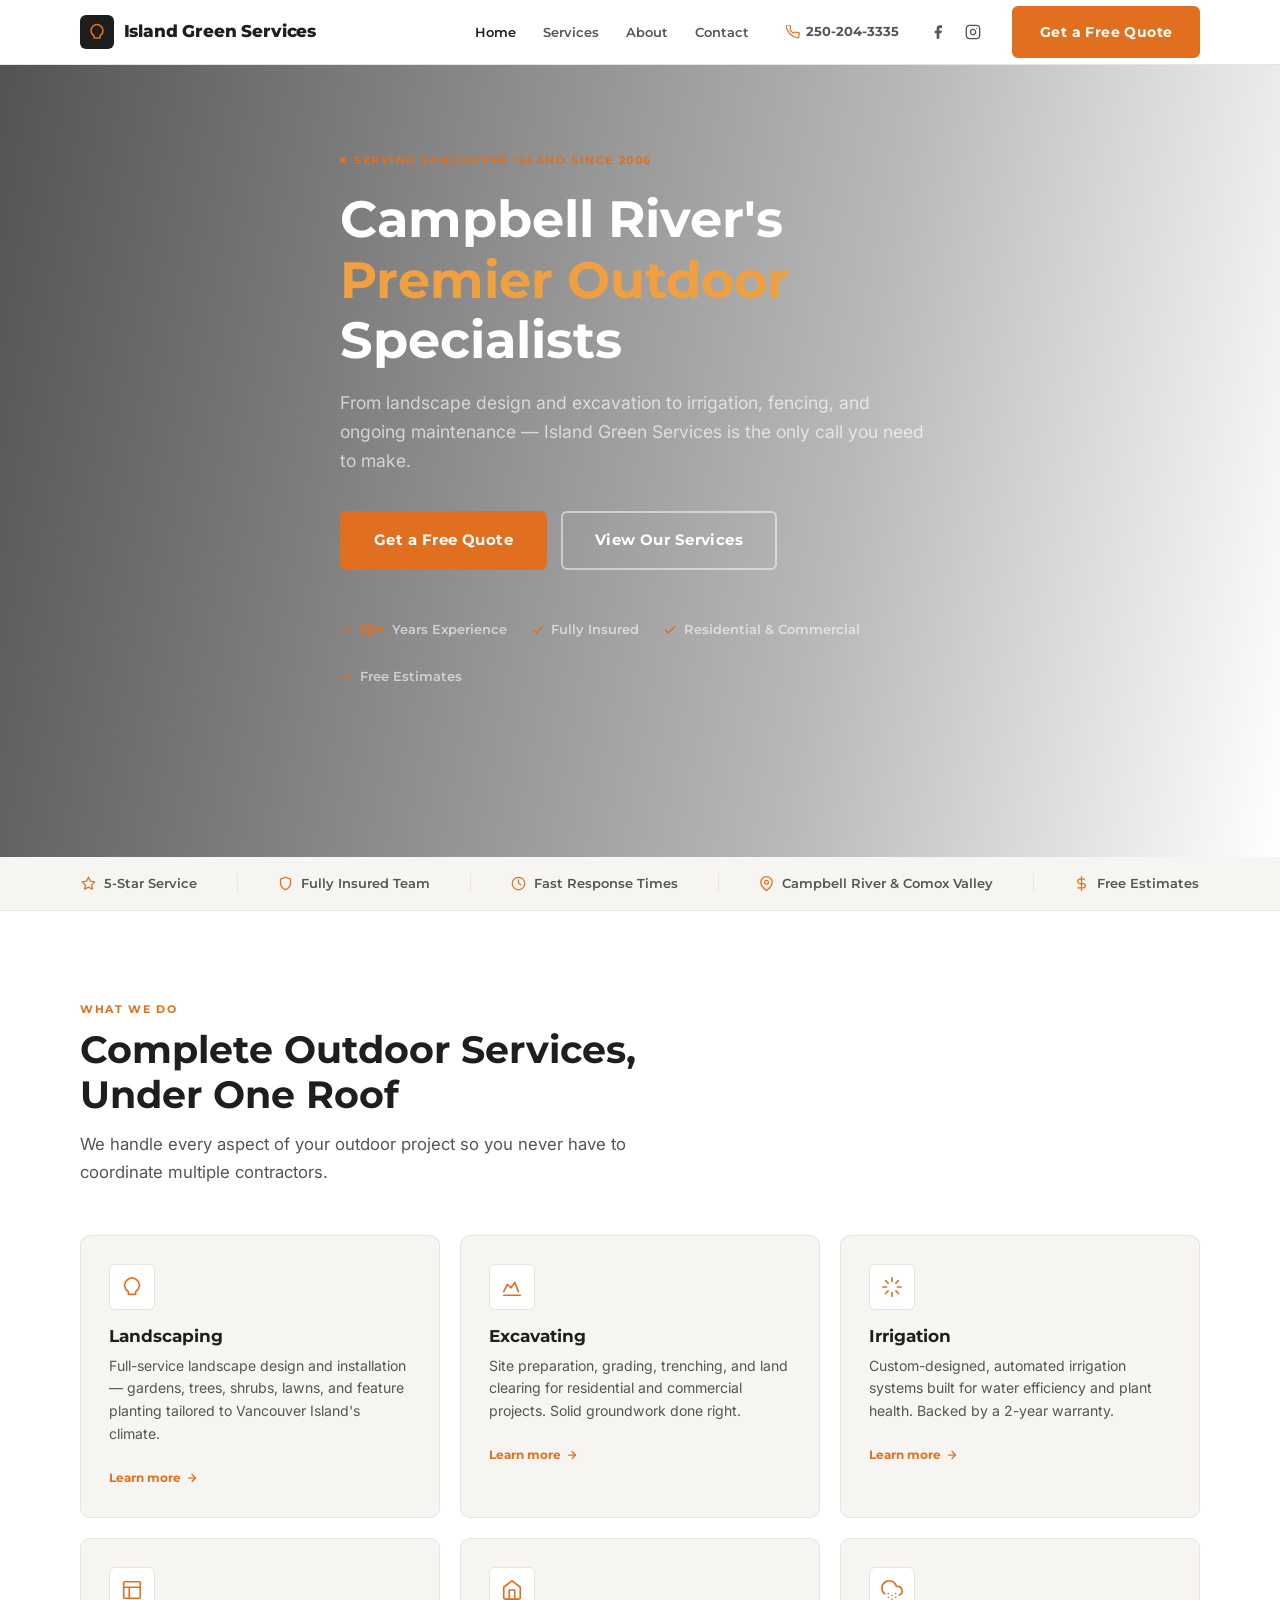
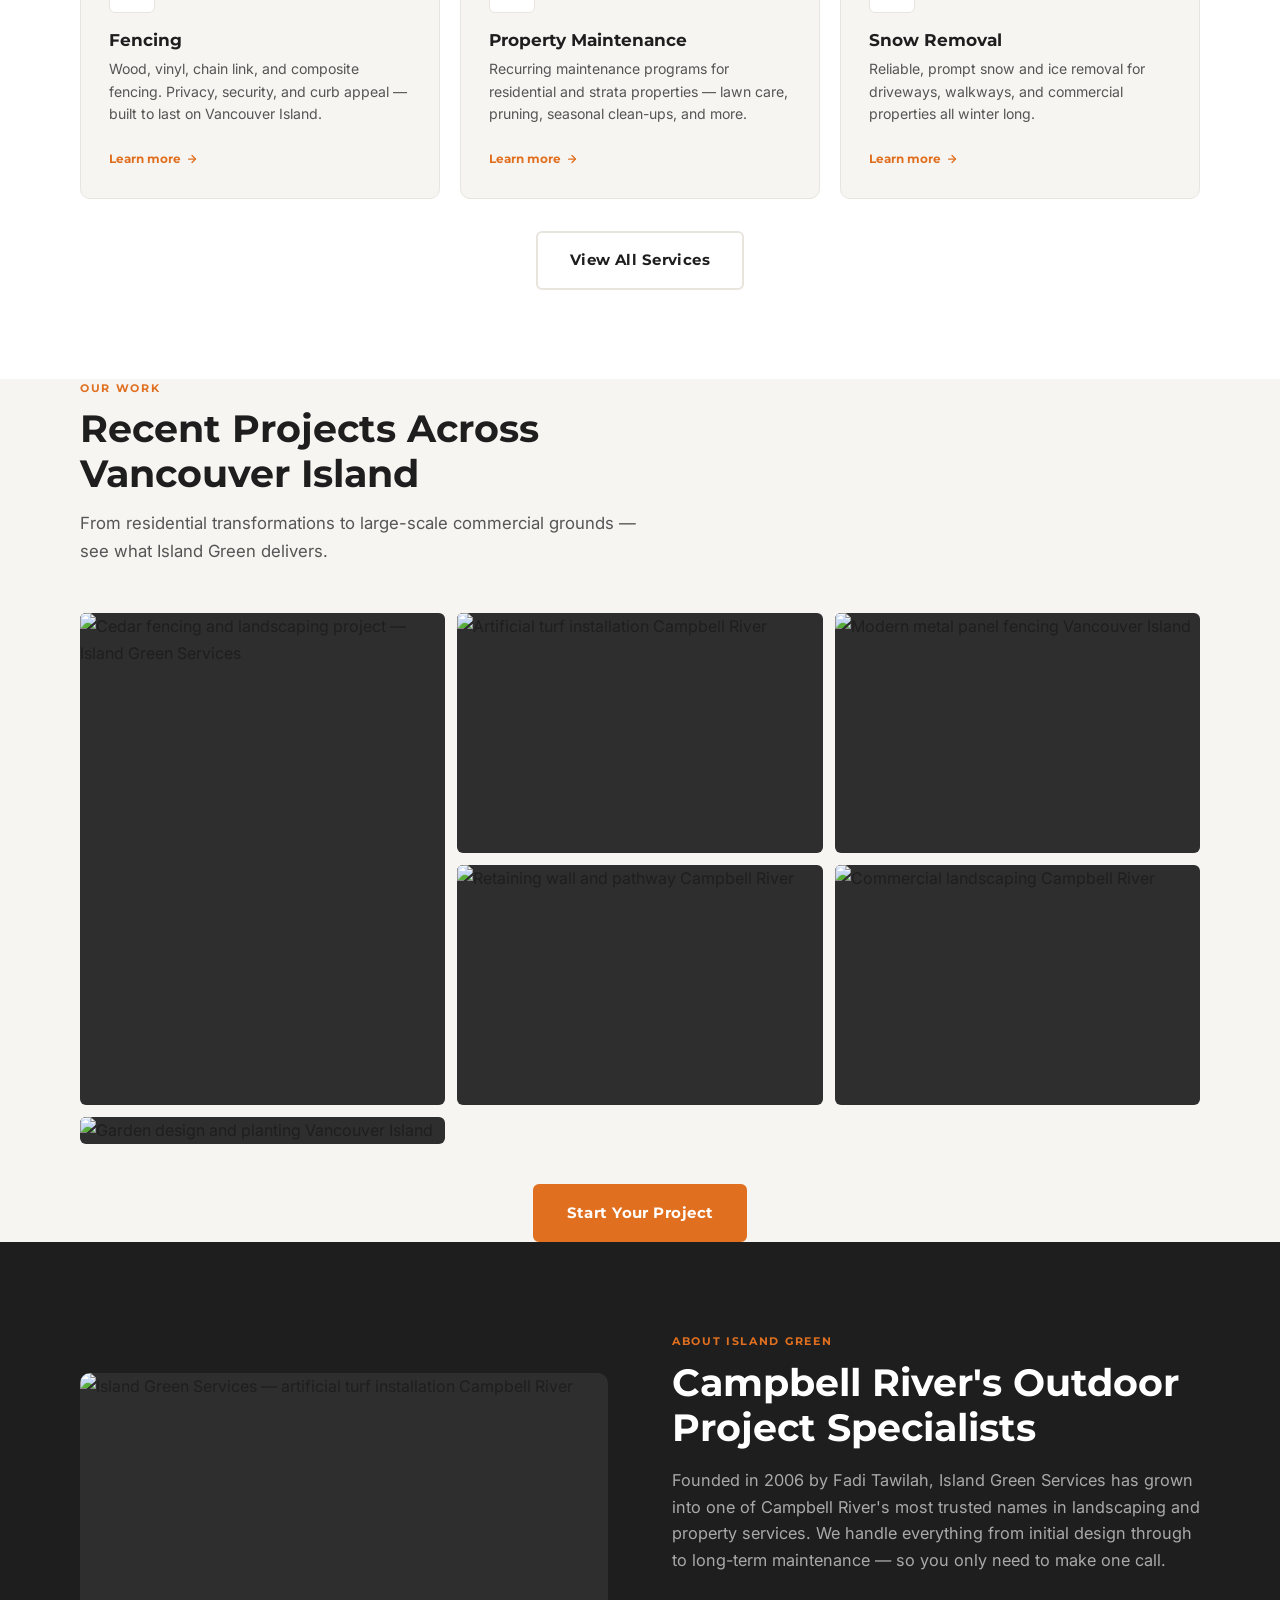
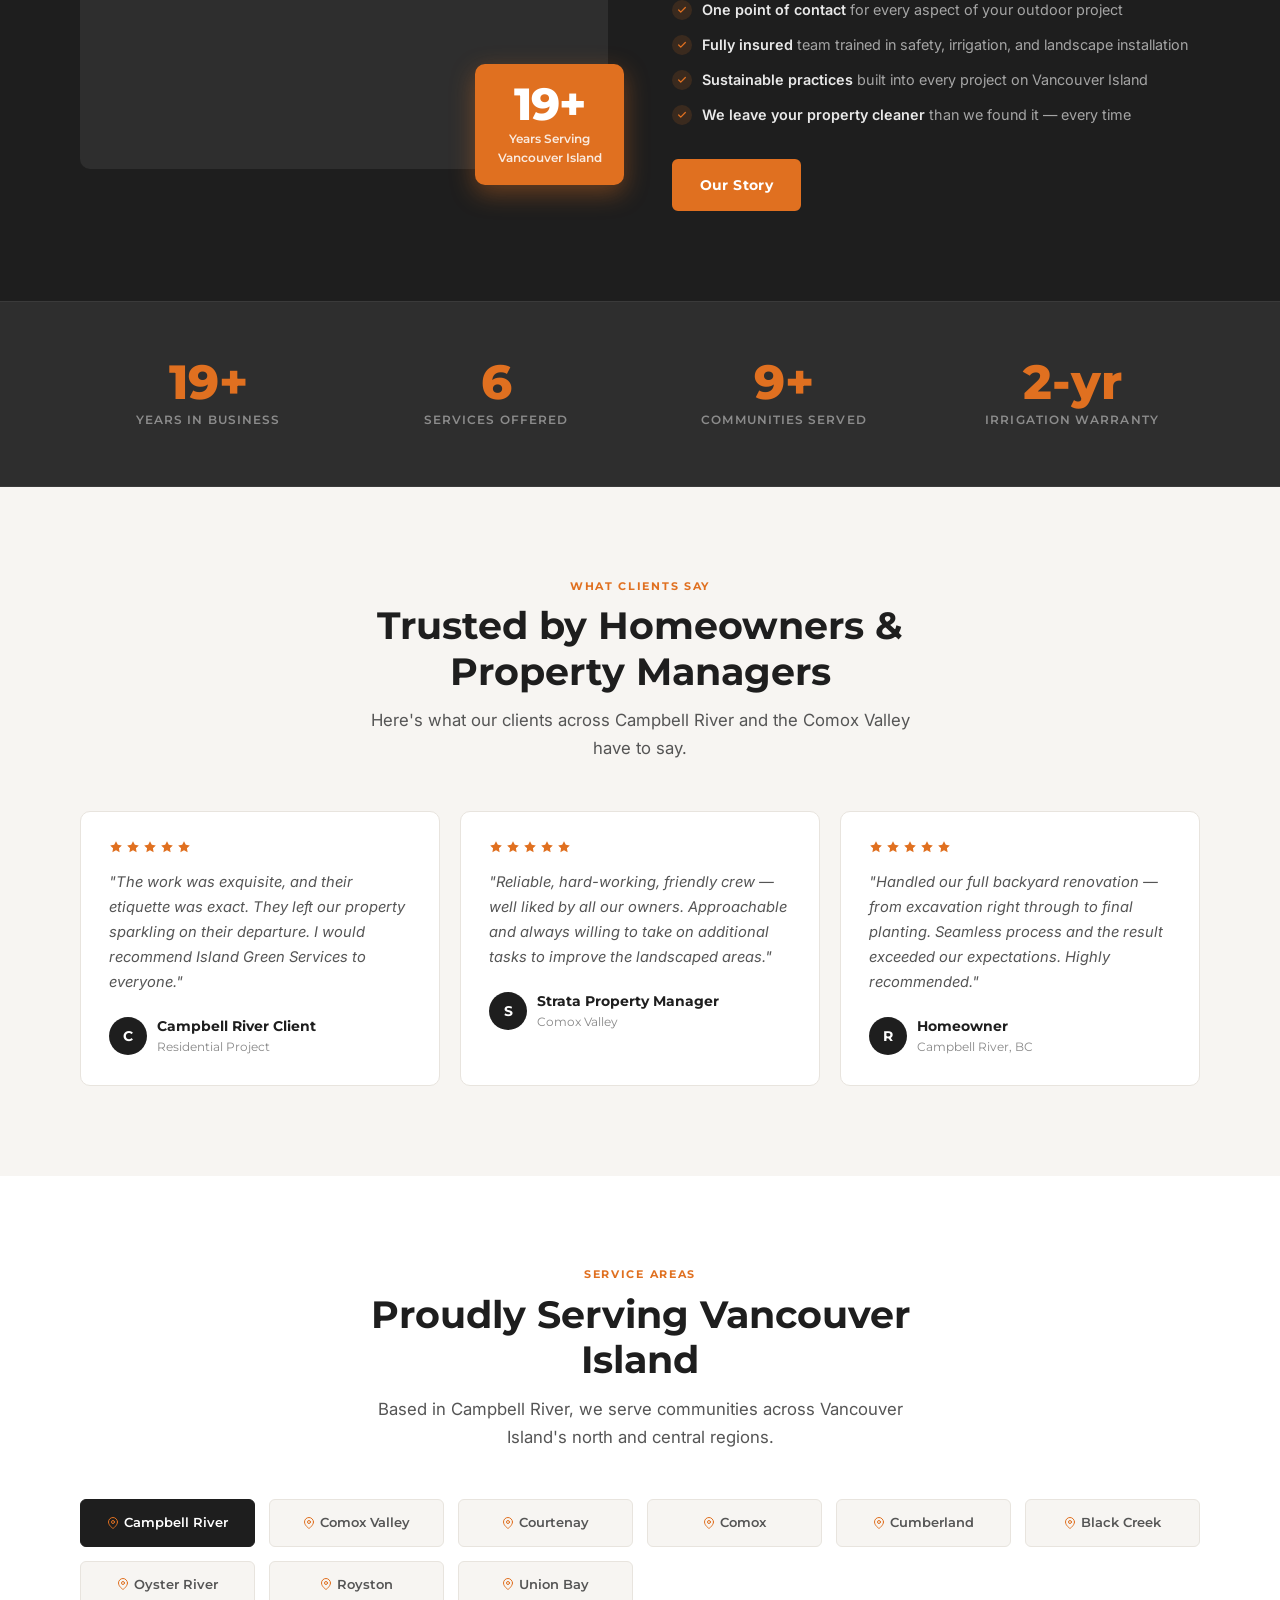
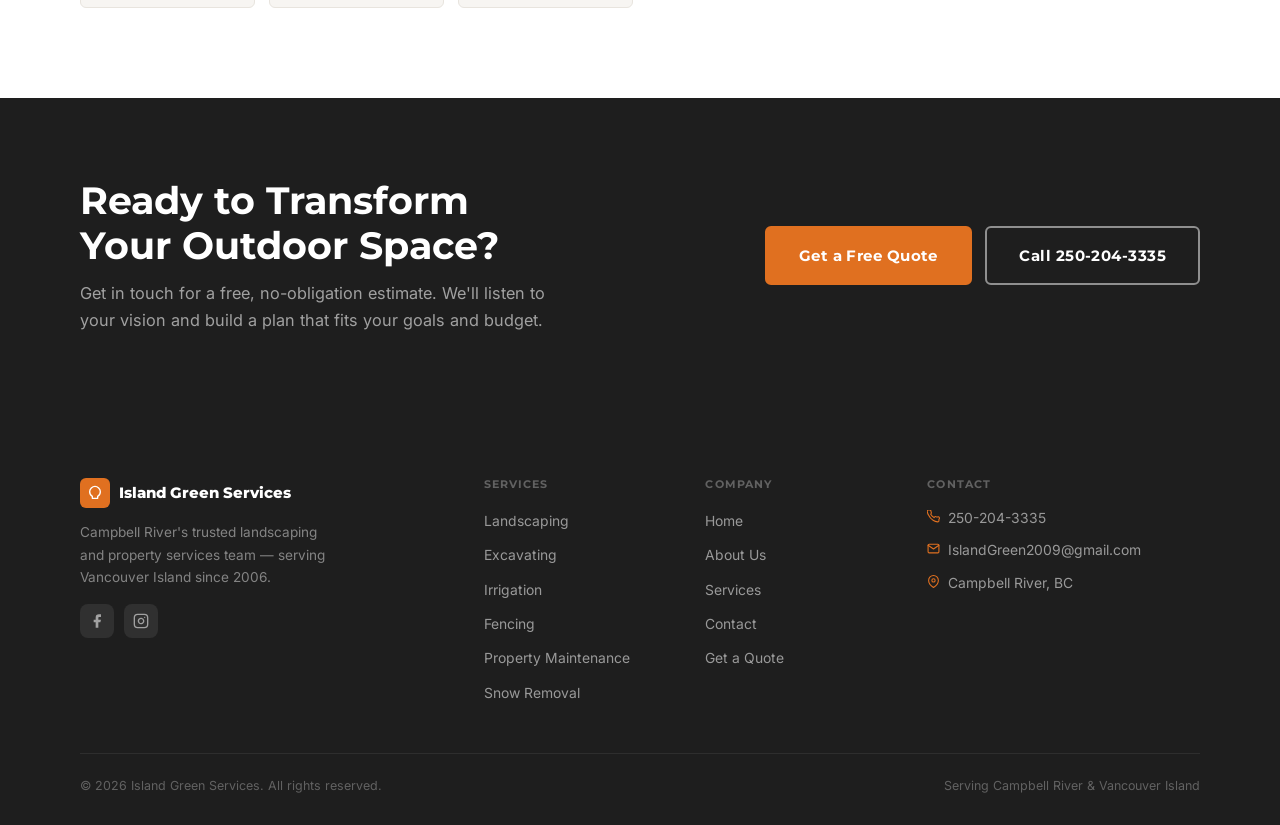
==== index.html @ 9497be5f "Add files via upload" ====
<!DOCTYPE html>
<html lang="en">
<head>
  <meta charset="UTF-8">
  <meta name="viewport" content="width=device-width, initial-scale=1.0">
  <title>Island Green Services | Campbell River Landscaping &amp; Property Services</title>
  <meta name="description" content="Campbell River's trusted landscaping company since 2006. Landscaping, excavating, irrigation, fencing &amp; property maintenance across Vancouver Island. Free estimates.">
  <meta name="keywords" content="landscaping Campbell River, lawn care Campbell River, excavating Vancouver Island, irrigation services Campbell River, fencing Campbell River, property maintenance Comox Valley">
  <link rel="canonical" href="https://islandgreenservices.ca/">
  <meta property="og:title" content="Island Green Services | Campbell River Landscaping">
  <meta property="og:description" content="Trusted landscaping, excavating, irrigation and property maintenance across Vancouver Island since 2006.">
  <meta property="og:url" content="https://islandgreenservices.ca/">
  <meta property="og:type" content="website">
  <script type="application/ld+json">{"@context":"https://schema.org","@type":"LocalBusiness","name":"Island Green Services","description":"Campbell River landscaping, excavating, irrigation, fencing and property maintenance.","url":"https://islandgreenservices.ca","telephone":"250-204-3335","email":"IslandGreen2009@gmail.com","address":{"@type":"PostalAddress","addressLocality":"Campbell River","addressRegion":"BC","postalCode":"V9W 4J7","addressCountry":"CA"},"geo":{"@type":"GeoCoordinates","latitude":50.0163,"longitude":-125.2446},"areaServed":["Campbell River","Comox Valley","Courtenay","Comox","Cumberland","Black Creek","Oyster River"],"foundingDate":"2006","priceRange":"$$"}</script>
  <link rel="preconnect" href="https://fonts.googleapis.com">
  <link rel="preconnect" href="https://fonts.gstatic.com" crossorigin>
  <link href="https://fonts.googleapis.com/css2?family=Inter:wght@400;500;600&family=Montserrat:wght@600;700;800&display=swap" rel="stylesheet">
  <link rel="stylesheet" href="style.css">
</head>
<body>

<!-- NAV -->
<nav class="site-nav" aria-label="Main navigation">
  <div class="container nav-inner">
    <a href="index.html" class="nav-logo">
      <div class="nav-logo-mark">
        <svg viewBox="0 0 24 24" fill="none" stroke="var(--orange)" stroke-width="2" stroke-linecap="round" stroke-linejoin="round"><path d="M12 2C8 2 4 6 4 10c0 3 1.5 5.5 4 7v3h8v-3c2.5-1.5 4-4 4-7 0-4-4-8-8-8z"/></svg>
      </div>
      Island Green Services
    </a>
    <ul class="nav-links">
      <li><a href="index.html" class="active">Home</a></li>
      <li><a href="services.html">Services</a></li>
      <li><a href="about.html">About</a></li>
      <li><a href="contact.html">Contact</a></li>
    </ul>
    <a href="tel:2502043335" class="nav-phone">
      <svg viewBox="0 0 24 24" fill="none" stroke-width="2" stroke-linecap="round" stroke-linejoin="round"><path d="M22 16.92v3a2 2 0 01-2.18 2 19.79 19.79 0 01-8.63-3.07A19.5 19.5 0 013.07 9.8 19.79 19.79 0 01.23 1.18 2 2 0 012.22 0h3a2 2 0 012 1.72 12.84 12.84 0 00.7 2.81 2 2 0 01-.45 2.11L6.91 7.91a16 16 0 006.09 6.09l1.27-1.27a2 2 0 012.11-.45 12.84 12.84 0 002.81.7A2 2 0 0122 16.92z"/></svg>
      250-204-3335
    </a>
    <div class="nav-social">
      <a href="#" aria-label="Facebook" target="_blank" rel="noopener noreferrer">
        <svg viewBox="0 0 24 24" fill="currentColor"><path d="M18 2h-3a5 5 0 00-5 5v3H7v4h3v8h4v-8h3l1-4h-4V7a1 1 0 011-1h3z"/></svg>
      </a>
      <a href="#" aria-label="Instagram" target="_blank" rel="noopener noreferrer">
        <svg viewBox="0 0 24 24" fill="none" stroke="currentColor" stroke-width="2" stroke-linecap="round" stroke-linejoin="round"><rect x="2" y="2" width="20" height="20" rx="5" ry="5"/><path d="M16 11.37A4 4 0 1112.63 8 4 4 0 0116 11.37z"/><line x1="17.5" y1="6.5" x2="17.51" y2="6.5"/></svg>
      </a>
    </div>
    <a href="contact.html" class="btn btn-primary nav-cta">Get a Free Quote</a>
    <button class="nav-toggle" id="navToggle" aria-label="Open menu"><span></span><span></span><span></span></button>
  </div>
</nav>

<div class="mobile-nav" id="mobileNav">
  <button class="mobile-nav-close" id="mobileClose" aria-label="Close menu">
    <svg viewBox="0 0 24 24" fill="none" stroke-width="2" stroke-linecap="round" stroke-linejoin="round"><line x1="18" y1="6" x2="6" y2="18"/><line x1="6" y1="6" x2="18" y2="18"/></svg>
  </button>
  <a href="index.html">Home</a>
  <a href="services.html">Services</a>
  <a href="about.html">About</a>
  <a href="contact.html">Contact</a>
  <a href="tel:2502043335" class="btn btn-outline-light" style="margin-top:1.5rem;">Call 250-204-3335</a>
  <a href="contact.html" class="btn btn-primary">Get a Free Quote</a>
</div>

<!-- HERO -->
<section class="hero">
  <div class="hero-bg"></div>
  <div class="hero-overlay"></div>
  <div class="container hero-content">
    <div class="hero-eyebrow"><span class="dot"></span>Serving Vancouver Island Since 2006</div>
    <h1>Campbell River's<br><em>Premier Outdoor</em><br>Specialists</h1>
    <p class="hero-sub">From landscape design and excavation to irrigation, fencing, and ongoing maintenance — Island Green Services is the only call you need to make.</p>
    <div class="hero-actions">
      <a href="contact.html" class="btn btn-primary btn-lg">Get a Free Quote</a>
      <a href="services.html" class="btn btn-outline-light btn-lg">View Our Services</a>
    </div>
    <div class="hero-trust">
      <div class="hero-trust-item">
        <svg viewBox="0 0 24 24" fill="none" stroke-width="2.5" stroke-linecap="round" stroke-linejoin="round"><polyline points="20 6 9 17 4 12"/></svg>
        <strong style="font-size:1.15em;color:var(--orange);">19+</strong> Years Experience
      </div>
      <div class="hero-trust-item">
        <svg viewBox="0 0 24 24" fill="none" stroke-width="2.5" stroke-linecap="round" stroke-linejoin="round"><polyline points="20 6 9 17 4 12"/></svg>
        Fully Insured
      </div>
      <div class="hero-trust-item">
        <svg viewBox="0 0 24 24" fill="none" stroke-width="2.5" stroke-linecap="round" stroke-linejoin="round"><polyline points="20 6 9 17 4 12"/></svg>
        Residential &amp; Commercial
      </div>
      <div class="hero-trust-item">
        <svg viewBox="0 0 24 24" fill="none" stroke-width="2.5" stroke-linecap="round" stroke-linejoin="round"><polyline points="20 6 9 17 4 12"/></svg>
        Free Estimates
      </div>
    </div>
  </div>
</section>

<!-- TRUST BAR -->
<div class="trust-bar">
  <div class="container trust-bar-inner">
    <div class="trust-item">
      <svg viewBox="0 0 24 24" fill="none" stroke-width="2" stroke-linecap="round" stroke-linejoin="round"><path d="M12 2l3.09 6.26L22 9.27l-5 4.87 1.18 6.88L12 17.77l-6.18 3.25L7 14.14 2 9.27l6.91-1.01L12 2z"/></svg>
      5-Star Service
    </div>
    <div class="trust-divider"></div>
    <div class="trust-item">
      <svg viewBox="0 0 24 24" fill="none" stroke-width="2" stroke-linecap="round" stroke-linejoin="round"><path d="M12 22s8-4 8-10V5l-8-3-8 3v7c0 6 8 10 8 10z"/></svg>
      Fully Insured Team
    </div>
    <div class="trust-divider"></div>
    <div class="trust-item">
      <svg viewBox="0 0 24 24" fill="none" stroke-width="2" stroke-linecap="round" stroke-linejoin="round"><circle cx="12" cy="12" r="10"/><polyline points="12 6 12 12 16 14"/></svg>
      Fast Response Times
    </div>
    <div class="trust-divider"></div>
    <div class="trust-item">
      <svg viewBox="0 0 24 24" fill="none" stroke-width="2" stroke-linecap="round" stroke-linejoin="round"><path d="M21 10c0 7-9 13-9 13s-9-6-9-13a9 9 0 0118 0z"/><circle cx="12" cy="10" r="3"/></svg>
      Campbell River &amp; Comox Valley
    </div>
    <div class="trust-divider"></div>
    <div class="trust-item">
      <svg viewBox="0 0 24 24" fill="none" stroke-width="2" stroke-linecap="round" stroke-linejoin="round"><line x1="12" y1="1" x2="12" y2="23"/><path d="M17 5H9.5a3.5 3.5 0 000 7h5a3.5 3.5 0 010 7H6"/></svg>
      Free Estimates
    </div>
  </div>
</div>

<!-- SERVICES -->
<section class="services-section">
  <div class="container">
    <div class="section-header fade-in">
      <span class="label">What We Do</span>
      <h2>Complete Outdoor Services,<br>Under One Roof</h2>
      <p>We handle every aspect of your outdoor project so you never have to coordinate multiple contractors.</p>
    </div>
    <div class="services-grid">

      <article class="service-card fade-in">
        <div class="service-icon">
          <svg viewBox="0 0 24 24" fill="none" stroke-width="1.8" stroke-linecap="round" stroke-linejoin="round"><path d="M12 2C8 2 4 6 4 10c0 3 1.5 5.5 4 7v3h8v-3c2.5-1.5 4-4 4-7 0-4-4-8-8-8z"/></svg>
        </div>
        <h3>Landscaping</h3>
        <p>Full-service landscape design and installation — gardens, trees, shrubs, lawns, and feature planting tailored to Vancouver Island's climate.</p>
        <a href="services.html#landscaping" class="service-link">Learn more <svg viewBox="0 0 24 24" fill="none" stroke-width="2.5" stroke-linecap="round" stroke-linejoin="round"><line x1="5" y1="12" x2="19" y2="12"/><polyline points="12 5 19 12 12 19"/></svg></a>
      </article>

      <article class="service-card fade-in">
        <div class="service-icon">
          <svg viewBox="0 0 24 24" fill="none" stroke-width="1.8" stroke-linecap="round" stroke-linejoin="round"><path d="M3 17l4-8 4 4 4-6 4 10"/><line x1="3" y1="21" x2="21" y2="21"/></svg>
        </div>
        <h3>Excavating</h3>
        <p>Site preparation, grading, trenching, and land clearing for residential and commercial projects. Solid groundwork done right.</p>
        <a href="services.html#excavating" class="service-link">Learn more <svg viewBox="0 0 24 24" fill="none" stroke-width="2.5" stroke-linecap="round" stroke-linejoin="round"><line x1="5" y1="12" x2="19" y2="12"/><polyline points="12 5 19 12 12 19"/></svg></a>
      </article>

      <article class="service-card fade-in">
        <div class="service-icon">
          <svg viewBox="0 0 24 24" fill="none" stroke-width="1.8" stroke-linecap="round" stroke-linejoin="round"><line x1="12" y1="2" x2="12" y2="6"/><line x1="12" y1="18" x2="12" y2="22"/><line x1="4.93" y1="4.93" x2="7.76" y2="7.76"/><line x1="16.24" y1="16.24" x2="19.07" y2="19.07"/><line x1="2" y1="12" x2="6" y2="12"/><line x1="18" y1="12" x2="22" y2="12"/><line x1="4.93" y1="19.07" x2="7.76" y2="16.24"/><line x1="16.24" y1="7.76" x2="19.07" y2="4.93"/></svg>
        </div>
        <h3>Irrigation</h3>
        <p>Custom-designed, automated irrigation systems built for water efficiency and plant health. Backed by a 2-year warranty.</p>
        <a href="services.html#irrigation" class="service-link">Learn more <svg viewBox="0 0 24 24" fill="none" stroke-width="2.5" stroke-linecap="round" stroke-linejoin="round"><line x1="5" y1="12" x2="19" y2="12"/><polyline points="12 5 19 12 12 19"/></svg></a>
      </article>

      <article class="service-card fade-in">
        <div class="service-icon">
          <svg viewBox="0 0 24 24" fill="none" stroke-width="1.8" stroke-linecap="round" stroke-linejoin="round"><rect x="3" y="3" width="18" height="18" rx="1"/><line x1="3" y1="9" x2="21" y2="9"/><line x1="9" y1="21" x2="9" y2="9"/></svg>
        </div>
        <h3>Fencing</h3>
        <p>Wood, vinyl, chain link, and composite fencing. Privacy, security, and curb appeal — built to last on Vancouver Island.</p>
        <a href="services.html#fencing" class="service-link">Learn more <svg viewBox="0 0 24 24" fill="none" stroke-width="2.5" stroke-linecap="round" stroke-linejoin="round"><line x1="5" y1="12" x2="19" y2="12"/><polyline points="12 5 19 12 12 19"/></svg></a>
      </article>

      <article class="service-card fade-in">
        <div class="service-icon">
          <svg viewBox="0 0 24 24" fill="none" stroke-width="1.8" stroke-linecap="round" stroke-linejoin="round"><path d="M3 9l9-7 9 7v11a2 2 0 01-2 2H5a2 2 0 01-2-2z"/><polyline points="9 22 9 12 15 12 15 22"/></svg>
        </div>
        <h3>Property Maintenance</h3>
        <p>Recurring maintenance programs for residential and strata properties — lawn care, pruning, seasonal clean-ups, and more.</p>
        <a href="services.html#maintenance" class="service-link">Learn more <svg viewBox="0 0 24 24" fill="none" stroke-width="2.5" stroke-linecap="round" stroke-linejoin="round"><line x1="5" y1="12" x2="19" y2="12"/><polyline points="12 5 19 12 12 19"/></svg></a>
      </article>

      <article class="service-card fade-in">
        <div class="service-icon">
          <svg viewBox="0 0 24 24" fill="none" stroke-width="1.8" stroke-linecap="round" stroke-linejoin="round"><path d="M20 17.58A5 5 0 0018 8h-1.26A8 8 0 104 16.25"/><line x1="8" y1="16" x2="8.01" y2="16"/><line x1="8" y1="20" x2="8.01" y2="20"/><line x1="12" y1="18" x2="12.01" y2="18"/><line x1="12" y1="22" x2="12.01" y2="22"/><line x1="16" y1="16" x2="16.01" y2="16"/><line x1="16" y1="20" x2="16.01" y2="20"/></svg>
        </div>
        <h3>Snow Removal</h3>
        <p>Reliable, prompt snow and ice removal for driveways, walkways, and commercial properties all winter long.</p>
        <a href="services.html#snow" class="service-link">Learn more <svg viewBox="0 0 24 24" fill="none" stroke-width="2.5" stroke-linecap="round" stroke-linejoin="round"><line x1="5" y1="12" x2="19" y2="12"/><polyline points="12 5 19 12 12 19"/></svg></a>
      </article>

    </div>
    <div class="text-center mt-2 fade-in">
      <a href="services.html" class="btn btn-outline-dark btn-lg">View All Services</a>
    </div>
  </div>
</section>

<!-- PROJECT GALLERY -->
<section class="gallery-section">
  <div class="container">
    <div class="section-header fade-in">
      <span class="label">Our Work</span>
      <h2>Recent Projects Across Vancouver Island</h2>
      <p>From residential transformations to large-scale commercial grounds — see what Island Green delivers.</p>
    </div>
    <div class="gallery-grid">
      <div class="gallery-item gallery-item--tall fade-in">
        <img src="Images/20210924_121830-1-768x576.jpg" alt="Cedar fencing and landscaping project — Island Green Services">
        <div class="gallery-overlay"><span>Fencing &amp; Landscaping</span></div>
      </div>
      <div class="gallery-item fade-in">
        <img src="Images/Grass2.jpg" alt="Artificial turf installation Campbell River">
        <div class="gallery-overlay"><span>Artificial Turf</span></div>
      </div>
      <div class="gallery-item fade-in">
        <img src="Images/Fencing3.jpg" alt="Modern metal panel fencing Vancouver Island">
        <div class="gallery-overlay"><span>Modern Fencing</span></div>
      </div>
      <div class="gallery-item fade-in">
        <img src="Images/Front Pathway & Retaining Wall1.jpg" alt="Retaining wall and pathway Campbell River">
        <div class="gallery-overlay"><span>Retaining Walls</span></div>
      </div>
      <div class="gallery-item fade-in">
        <img src="Images/Commercial Projects2.jpg" alt="Commercial landscaping Campbell River">
        <div class="gallery-overlay"><span>Commercial Projects</span></div>
      </div>
      <div class="gallery-item fade-in">
        <img src="Images/Flowers2.jpg" alt="Garden design and planting Vancouver Island">
        <div class="gallery-overlay"><span>Garden Design</span></div>
      </div>
    </div>
    <div class="text-center mt-2 fade-in">
      <a href="contact.html" class="btn btn-primary btn-lg">Start Your Project</a>
    </div>
  </div>
</section>

<!-- ABOUT (dark feature) -->
<section class="about-section">
  <div class="container about-grid">
    <div class="about-img-wrap fade-in">
      <div class="about-img-box">
        <img src="Images/Grass2.jpg" alt="Island Green Services — artificial turf installation Campbell River" style="width:100%;height:100%;object-fit:cover;">
      </div>
      <div class="about-badge">
        <div class="num">19+</div>
        <div class="lbl">Years Serving<br>Vancouver Island</div>
      </div>
    </div>
    <div class="about-content fade-in">
      <span class="label">About Island Green</span>
      <h2>Campbell River's Outdoor Project Specialists</h2>
      <p>Founded in 2006 by Fadi Tawilah, Island Green Services has grown into one of Campbell River's most trusted names in landscaping and property services. We handle everything from initial design through to long-term maintenance — so you only need to make one call.</p>
      <div class="about-points">
        <div class="about-point">
          <div class="about-point-check"><svg viewBox="0 0 24 24" fill="none" stroke-linecap="round" stroke-linejoin="round"><polyline points="20 6 9 17 4 12"/></svg></div>
          <p><strong>One point of contact</strong> for every aspect of your outdoor project</p>
        </div>
        <div class="about-point">
          <div class="about-point-check"><svg viewBox="0 0 24 24" fill="none" stroke-linecap="round" stroke-linejoin="round"><polyline points="20 6 9 17 4 12"/></svg></div>
          <p><strong>Fully insured</strong> team trained in safety, irrigation, and landscape installation</p>
        </div>
        <div class="about-point">
          <div class="about-point-check"><svg viewBox="0 0 24 24" fill="none" stroke-linecap="round" stroke-linejoin="round"><polyline points="20 6 9 17 4 12"/></svg></div>
          <p><strong>Sustainable practices</strong> built into every project on Vancouver Island</p>
        </div>
        <div class="about-point">
          <div class="about-point-check"><svg viewBox="0 0 24 24" fill="none" stroke-linecap="round" stroke-linejoin="round"><polyline points="20 6 9 17 4 12"/></svg></div>
          <p><strong>We leave your property cleaner</strong> than we found it — every time</p>
        </div>
      </div>
      <a href="about.html" class="btn btn-primary">Our Story</a>
    </div>
  </div>
</section>

<!-- STATS (dark feature) -->
<section class="stats-section">
  <div class="container stats-grid">
    <div><div class="stat-number" data-target="19" data-suffix="+">0+</div><div class="stat-label">Years in Business</div></div>
    <div><div class="stat-number" data-target="6">0</div><div class="stat-label">Services Offered</div></div>
    <div><div class="stat-number" data-target="9" data-suffix="+">0+</div><div class="stat-label">Communities Served</div></div>
    <div><div class="stat-number" data-target="2" data-suffix="-yr">0-yr</div><div class="stat-label">Irrigation Warranty</div></div>
  </div>
</section>

<!-- TESTIMONIALS (off-white) -->
<section class="testimonials-section">
  <div class="container">
    <div class="section-header centered fade-in">
      <span class="label">What Clients Say</span>
      <h2>Trusted by Homeowners &amp;<br>Property Managers</h2>
      <p>Here's what our clients across Campbell River and the Comox Valley have to say.</p>
    </div>
    <div class="testimonials-grid">
      <div class="testimonial-card fade-in">
        <div class="stars"><svg viewBox="0 0 24 24"><path d="M12 2l3.09 6.26L22 9.27l-5 4.87 1.18 6.88L12 17.77l-6.18 3.25L7 14.14 2 9.27l6.91-1.01L12 2z"/></svg><svg viewBox="0 0 24 24"><path d="M12 2l3.09 6.26L22 9.27l-5 4.87 1.18 6.88L12 17.77l-6.18 3.25L7 14.14 2 9.27l6.91-1.01L12 2z"/></svg><svg viewBox="0 0 24 24"><path d="M12 2l3.09 6.26L22 9.27l-5 4.87 1.18 6.88L12 17.77l-6.18 3.25L7 14.14 2 9.27l6.91-1.01L12 2z"/></svg><svg viewBox="0 0 24 24"><path d="M12 2l3.09 6.26L22 9.27l-5 4.87 1.18 6.88L12 17.77l-6.18 3.25L7 14.14 2 9.27l6.91-1.01L12 2z"/></svg><svg viewBox="0 0 24 24"><path d="M12 2l3.09 6.26L22 9.27l-5 4.87 1.18 6.88L12 17.77l-6.18 3.25L7 14.14 2 9.27l6.91-1.01L12 2z"/></svg></div>
        <blockquote>"The work was exquisite, and their etiquette was exact. They left our property sparkling on their departure. I would recommend Island Green Services to everyone."</blockquote>
        <div class="author-row"><div class="author-avatar">C</div><div><div class="author-name">Campbell River Client</div><div class="author-loc">Residential Project</div></div></div>
      </div>
      <div class="testimonial-card fade-in">
        <div class="stars"><svg viewBox="0 0 24 24"><path d="M12 2l3.09 6.26L22 9.27l-5 4.87 1.18 6.88L12 17.77l-6.18 3.25L7 14.14 2 9.27l6.91-1.01L12 2z"/></svg><svg viewBox="0 0 24 24"><path d="M12 2l3.09 6.26L22 9.27l-5 4.87 1.18 6.88L12 17.77l-6.18 3.25L7 14.14 2 9.27l6.91-1.01L12 2z"/></svg><svg viewBox="0 0 24 24"><path d="M12 2l3.09 6.26L22 9.27l-5 4.87 1.18 6.88L12 17.77l-6.18 3.25L7 14.14 2 9.27l6.91-1.01L12 2z"/></svg><svg viewBox="0 0 24 24"><path d="M12 2l3.09 6.26L22 9.27l-5 4.87 1.18 6.88L12 17.77l-6.18 3.25L7 14.14 2 9.27l6.91-1.01L12 2z"/></svg><svg viewBox="0 0 24 24"><path d="M12 2l3.09 6.26L22 9.27l-5 4.87 1.18 6.88L12 17.77l-6.18 3.25L7 14.14 2 9.27l6.91-1.01L12 2z"/></svg></div>
        <blockquote>"Reliable, hard-working, friendly crew — well liked by all our owners. Approachable and always willing to take on additional tasks to improve the landscaped areas."</blockquote>
        <div class="author-row"><div class="author-avatar">S</div><div><div class="author-name">Strata Property Manager</div><div class="author-loc">Comox Valley</div></div></div>
      </div>
      <div class="testimonial-card fade-in">
        <div class="stars"><svg viewBox="0 0 24 24"><path d="M12 2l3.09 6.26L22 9.27l-5 4.87 1.18 6.88L12 17.77l-6.18 3.25L7 14.14 2 9.27l6.91-1.01L12 2z"/></svg><svg viewBox="0 0 24 24"><path d="M12 2l3.09 6.26L22 9.27l-5 4.87 1.18 6.88L12 17.77l-6.18 3.25L7 14.14 2 9.27l6.91-1.01L12 2z"/></svg><svg viewBox="0 0 24 24"><path d="M12 2l3.09 6.26L22 9.27l-5 4.87 1.18 6.88L12 17.77l-6.18 3.25L7 14.14 2 9.27l6.91-1.01L12 2z"/></svg><svg viewBox="0 0 24 24"><path d="M12 2l3.09 6.26L22 9.27l-5 4.87 1.18 6.88L12 17.77l-6.18 3.25L7 14.14 2 9.27l6.91-1.01L12 2z"/></svg><svg viewBox="0 0 24 24"><path d="M12 2l3.09 6.26L22 9.27l-5 4.87 1.18 6.88L12 17.77l-6.18 3.25L7 14.14 2 9.27l6.91-1.01L12 2z"/></svg></div>
        <blockquote>"Handled our full backyard renovation — from excavation right through to final planting. Seamless process and the result exceeded our expectations. Highly recommended."</blockquote>
        <div class="author-row"><div class="author-avatar">R</div><div><div class="author-name">Homeowner</div><div class="author-loc">Campbell River, BC</div></div></div>
      </div>
    </div>
  </div>
</section>

<!-- SERVICE AREAS (white) -->
<section class="areas-section">
  <div class="container">
    <div class="section-header centered fade-in">
      <span class="label">Service Areas</span>
      <h2>Proudly Serving Vancouver Island</h2>
      <p>Based in Campbell River, we serve communities across Vancouver Island's north and central regions.</p>
    </div>
    <div class="areas-grid">
      <div class="area-chip primary"><svg viewBox="0 0 24 24" fill="none" stroke-width="2" stroke-linecap="round" stroke-linejoin="round"><path d="M21 10c0 7-9 13-9 13s-9-6-9-13a9 9 0 0118 0z"/><circle cx="12" cy="10" r="3"/></svg>Campbell River</div>
      <div class="area-chip"><svg viewBox="0 0 24 24" fill="none" stroke-width="2" stroke-linecap="round" stroke-linejoin="round"><path d="M21 10c0 7-9 13-9 13s-9-6-9-13a9 9 0 0118 0z"/><circle cx="12" cy="10" r="3"/></svg>Comox Valley</div>
      <div class="area-chip"><svg viewBox="0 0 24 24" fill="none" stroke-width="2" stroke-linecap="round" stroke-linejoin="round"><path d="M21 10c0 7-9 13-9 13s-9-6-9-13a9 9 0 0118 0z"/><circle cx="12" cy="10" r="3"/></svg>Courtenay</div>
      <div class="area-chip"><svg viewBox="0 0 24 24" fill="none" stroke-width="2" stroke-linecap="round" stroke-linejoin="round"><path d="M21 10c0 7-9 13-9 13s-9-6-9-13a9 9 0 0118 0z"/><circle cx="12" cy="10" r="3"/></svg>Comox</div>
      <div class="area-chip"><svg viewBox="0 0 24 24" fill="none" stroke-width="2" stroke-linecap="round" stroke-linejoin="round"><path d="M21 10c0 7-9 13-9 13s-9-6-9-13a9 9 0 0118 0z"/><circle cx="12" cy="10" r="3"/></svg>Cumberland</div>
      <div class="area-chip"><svg viewBox="0 0 24 24" fill="none" stroke-width="2" stroke-linecap="round" stroke-linejoin="round"><path d="M21 10c0 7-9 13-9 13s-9-6-9-13a9 9 0 0118 0z"/><circle cx="12" cy="10" r="3"/></svg>Black Creek</div>
      <div class="area-chip"><svg viewBox="0 0 24 24" fill="none" stroke-width="2" stroke-linecap="round" stroke-linejoin="round"><path d="M21 10c0 7-9 13-9 13s-9-6-9-13a9 9 0 0118 0z"/><circle cx="12" cy="10" r="3"/></svg>Oyster River</div>
      <div class="area-chip"><svg viewBox="0 0 24 24" fill="none" stroke-width="2" stroke-linecap="round" stroke-linejoin="round"><path d="M21 10c0 7-9 13-9 13s-9-6-9-13a9 9 0 0118 0z"/><circle cx="12" cy="10" r="3"/></svg>Royston</div>
      <div class="area-chip"><svg viewBox="0 0 24 24" fill="none" stroke-width="2" stroke-linecap="round" stroke-linejoin="round"><path d="M21 10c0 7-9 13-9 13s-9-6-9-13a9 9 0 0118 0z"/><circle cx="12" cy="10" r="3"/></svg>Union Bay</div>
    </div>
  </div>
</section>

<!-- CTA (dark feature) -->
<section class="cta-section">
  <div class="container cta-inner">
    <div class="cta-text fade-in">
      <h2>Ready to Transform<br>Your Outdoor Space?</h2>
      <p>Get in touch for a free, no-obligation estimate. We'll listen to your vision and build a plan that fits your goals and budget.</p>
    </div>
    <div class="cta-actions fade-in">
      <a href="contact.html" class="btn btn-primary btn-lg">Get a Free Quote</a>
      <a href="tel:2502043335" class="btn btn-outline-light btn-lg">Call 250-204-3335</a>
    </div>
  </div>
</section>

<!-- FOOTER -->
<footer class="site-footer">
  <div class="container">
    <div class="footer-grid">
      <div class="footer-brand">
        <div class="footer-logo">
          <div class="footer-logo-mark"><svg viewBox="0 0 24 24" fill="none" stroke="white" stroke-width="2" stroke-linecap="round" stroke-linejoin="round"><path d="M12 2C8 2 4 6 4 10c0 3 1.5 5.5 4 7v3h8v-3c2.5-1.5 4-4 4-7 0-4-4-8-8-8z"/></svg></div>
          <span class="footer-logo-text">Island Green Services</span>
        </div>
        <p>Campbell River's trusted landscaping and property services team — serving Vancouver Island since 2006.</p>
        <div class="footer-social">
          <a href="#" aria-label="Facebook" target="_blank" rel="noopener noreferrer">
            <svg viewBox="0 0 24 24" fill="currentColor"><path d="M18 2h-3a5 5 0 00-5 5v3H7v4h3v8h4v-8h3l1-4h-4V7a1 1 0 011-1h3z"/></svg>
          </a>
          <a href="#" aria-label="Instagram" target="_blank" rel="noopener noreferrer">
            <svg viewBox="0 0 24 24" fill="none" stroke="currentColor" stroke-width="2" stroke-linecap="round" stroke-linejoin="round"><rect x="2" y="2" width="20" height="20" rx="5" ry="5"/><path d="M16 11.37A4 4 0 1112.63 8 4 4 0 0116 11.37z"/><line x1="17.5" y1="6.5" x2="17.51" y2="6.5"/></svg>
          </a>
        </div>
      </div>
      <div class="footer-col">
        <h4>Services</h4>
        <ul>
          <li><a href="services.html#landscaping">Landscaping</a></li>
          <li><a href="services.html#excavating">Excavating</a></li>
          <li><a href="services.html#irrigation">Irrigation</a></li>
          <li><a href="services.html#fencing">Fencing</a></li>
          <li><a href="services.html#maintenance">Property Maintenance</a></li>
          <li><a href="services.html#snow">Snow Removal</a></li>
        </ul>
      </div>
      <div class="footer-col">
        <h4>Company</h4>
        <ul>
          <li><a href="index.html">Home</a></li>
          <li><a href="about.html">About Us</a></li>
          <li><a href="services.html">Services</a></li>
          <li><a href="contact.html">Contact</a></li>
          <li><a href="contact.html">Get a Quote</a></li>
        </ul>
      </div>
      <div class="footer-col">
        <h4>Contact</h4>
        <div class="footer-contact-row"><svg viewBox="0 0 24 24" fill="none" stroke-width="2" stroke-linecap="round" stroke-linejoin="round"><path d="M22 16.92v3a2 2 0 01-2.18 2 19.79 19.79 0 01-8.63-3.07A19.5 19.5 0 013.07 9.8 19.79 19.79 0 01.23 1.18 2 2 0 012.22 0h3a2 2 0 012 1.72 12.84 12.84 0 00.7 2.81 2 2 0 01-.45 2.11L6.91 7.91a16 16 0 006.09 6.09l1.27-1.27a2 2 0 012.11-.45 12.84 12.84 0 002.81.7A2 2 0 0122 16.92z"/></svg><a href="tel:2502043335">250-204-3335</a></div>
        <div class="footer-contact-row"><svg viewBox="0 0 24 24" fill="none" stroke-width="2" stroke-linecap="round" stroke-linejoin="round"><path d="M4 4h16c1.1 0 2 .9 2 2v12c0 1.1-.9 2-2 2H4c-1.1 0-2-.9-2-2V6c0-1.1.9-2 2-2z"/><polyline points="22,6 12,13 2,6"/></svg><a href="mailto:IslandGreen2009@gmail.com">IslandGreen2009@gmail.com</a></div>
        <div class="footer-contact-row"><svg viewBox="0 0 24 24" fill="none" stroke-width="2" stroke-linecap="round" stroke-linejoin="round"><path d="M21 10c0 7-9 13-9 13s-9-6-9-13a9 9 0 0118 0z"/><circle cx="12" cy="10" r="3"/></svg>Campbell River, BC</div>
      </div>
    </div>
    <div class="footer-bottom">
      <span>© <span id="year"></span> Island Green Services. All rights reserved.</span>
      <span>Serving Campbell River &amp; Vancouver Island</span>
    </div>
  </div>
</footer>

<script src="main.js"></script>
</body>
</html>
---- style.css ----
/* ============================================================
   Island Green Services — Stylesheet v2
   Light base · Charcoal feature panels · Orange accent
   ============================================================ */

/* ---------- Reset ---------- */
*, *::before, *::after { box-sizing: border-box; margin: 0; padding: 0; }

:root {
  /* Core palette */
  --orange:        #e07020;
  --orange-dark:   #c05e18;
  --orange-light:  #fdf3eb;
  --charcoal:      #1e1e1e;
  --charcoal-mid:  #2e2e2e;
  --white:         #ffffff;
  --off-white:     #f7f5f2;
  --border:        #e8e4de;
  --text-dark:     #1e1e1e;
  --text-mid:      #555555;
  --text-light:    #888888;

  /* Type */
  --font-head: 'Montserrat', sans-serif;
  --font-body: 'Inter', sans-serif;

  /* Misc */
  --max-w:    1200px;
  --radius:   6px;
  --radius-lg: 10px;
  --shadow:   0 2px 16px rgba(0,0,0,0.07);
  --shadow-lg:0 8px 40px rgba(0,0,0,0.12);
  --transition: 0.2s ease;
}

html { scroll-behavior: smooth; font-size: 16px; }
body {
  font-family: var(--font-body);
  color: var(--text-dark);
  background: var(--white);
  line-height: 1.65;
  -webkit-font-smoothing: antialiased;
}
img { max-width: 100%; display: block; }
a { color: inherit; text-decoration: none; }
ul { list-style: none; }

/* ---------- Typography ---------- */
h1, h2, h3, h4 {
  font-family: var(--font-head);
  font-weight: 700;
  line-height: 1.18;
  color: var(--text-dark);
}
h1 { font-size: clamp(2rem, 4.5vw, 3.2rem); }
h2 { font-size: clamp(1.6rem, 3vw, 2.4rem); }
h3 { font-size: clamp(1.1rem, 2vw, 1.35rem); }
h4 { font-size: 1rem; }

p { color: var(--text-mid); max-width: 66ch; }

.label {
  font-family: var(--font-head);
  font-size: 0.7rem;
  font-weight: 700;
  letter-spacing: 0.15em;
  text-transform: uppercase;
  color: var(--orange);
  display: block;
}

/* ---------- Layout ---------- */
.container {
  width: 100%;
  max-width: var(--max-w);
  margin-inline: auto;
  padding-inline: clamp(1.25rem, 5vw, 2.5rem);
}
section { padding-block: clamp(4rem, 7vw, 6rem); }

.section-header { max-width: 580px; margin-bottom: 3rem; }
.section-header .label { margin-bottom: 0.5rem; }
.section-header h2 { margin-bottom: 0.85rem; }
.section-header p { font-size: 1.05rem; }
.section-header.centered { margin-inline: auto; text-align: center; }
.section-header.centered p { margin-inline: auto; }

/* ---------- Buttons ---------- */
.btn {
  display: inline-flex;
  align-items: center;
  gap: 0.45rem;
  font-family: var(--font-head);
  font-size: 0.85rem;
  font-weight: 700;
  letter-spacing: 0.03em;
  border-radius: var(--radius);
  padding: 0.8rem 1.6rem;
  cursor: pointer;
  transition: var(--transition);
  border: 2px solid transparent;
  white-space: nowrap;
  text-decoration: none;
}
.btn-primary {
  background: var(--orange);
  color: var(--white);
  border-color: var(--orange);
}
.btn-primary:hover {
  background: var(--orange-dark);
  border-color: var(--orange-dark);
  transform: translateY(-1px);
  box-shadow: 0 4px 18px rgba(224,112,32,0.35);
}
.btn-outline-light {
  background: transparent;
  color: var(--white);
  border-color: rgba(255,255,255,0.5);
}
.btn-outline-light:hover {
  background: rgba(255,255,255,0.1);
  border-color: var(--white);
}
.btn-outline-dark {
  background: transparent;
  color: var(--text-dark);
  border-color: var(--border);
}
.btn-outline-dark:hover {
  border-color: var(--orange);
  color: var(--orange);
}
.btn-lg { padding: 0.95rem 2rem; font-size: 0.92rem; }

/* ---------- Navigation ---------- */
.site-nav {
  position: fixed;
  top: 0; left: 0; right: 0;
  z-index: 1000;
  background: var(--white);
  border-bottom: 1px solid var(--border);
  padding: 0;
  transition: box-shadow var(--transition);
}
.site-nav.scrolled { box-shadow: 0 2px 20px rgba(0,0,0,0.08); }

.nav-inner {
  display: flex;
  align-items: center;
  height: 64px;
  gap: 1.5rem;
}

.nav-logo {
  display: flex;
  align-items: center;
  gap: 0.6rem;
  font-family: var(--font-head);
  font-weight: 800;
  font-size: 1.05rem;
  color: var(--text-dark);
  letter-spacing: -0.01em;
  flex-shrink: 0;
}
.nav-logo-mark {
  width: 34px; height: 34px;
  background: var(--charcoal);
  border-radius: var(--radius);
  display: grid;
  place-items: center;
  flex-shrink: 0;
}
.nav-logo-mark svg { width: 18px; height: 18px; }

.nav-links {
  display: flex;
  align-items: center;
  gap: 0.1rem;
  margin-left: auto;
}
.nav-links a {
  font-family: var(--font-head);
  font-size: 0.82rem;
  font-weight: 600;
  color: var(--text-mid);
  padding: 0.4rem 0.8rem;
  border-radius: var(--radius);
  transition: var(--transition);
}
.nav-links a:hover { color: var(--text-dark); background: var(--off-white); }
.nav-links a.active { color: var(--text-dark); }

.nav-phone {
  font-family: var(--font-head);
  font-size: 0.82rem;
  font-weight: 700;
  color: var(--text-mid);
  display: flex;
  align-items: center;
  gap: 0.35rem;
  transition: color var(--transition);
  flex-shrink: 0;
}
.nav-phone:hover { color: var(--orange); }
.nav-phone svg { width: 14px; height: 14px; stroke: var(--orange); }

.nav-cta { flex-shrink: 0; }

.nav-social { display: flex; align-items: center; gap: 0.35rem; flex-shrink: 0; }
.nav-social a { display: grid; place-items: center; width: 30px; height: 30px; border-radius: 6px; color: var(--text-mid); transition: color var(--transition), background var(--transition); }
.nav-social a:hover { color: var(--orange); background: var(--off-white); }
.nav-social svg { width: 16px; height: 16px; }

.footer-social { display: flex; gap: 0.6rem; margin-top: 1rem; }
.footer-social a { display: grid; place-items: center; width: 34px; height: 34px; border-radius: 8px; background: rgba(255,255,255,0.08); color: rgba(255,255,255,0.55); transition: background var(--transition), color var(--transition); }
.footer-social a:hover { background: var(--orange); color: var(--white); }
.footer-social svg { width: 16px; height: 16px; }

.nav-toggle {
  display: none;
  flex-direction: column;
  gap: 5px;
  cursor: pointer;
  padding: 4px;
  background: none;
  border: none;
  margin-left: auto;
}
.nav-toggle span {
  display: block;
  width: 22px; height: 2px;
  background: var(--charcoal);
  border-radius: 2px;
  transition: var(--transition);
}

/* Mobile nav */
.mobile-nav {
  display: none;
  position: fixed;
  inset: 0;
  background: var(--charcoal);
  z-index: 999;
  flex-direction: column;
  padding: 5rem 2rem 2rem;
  gap: 0.25rem;
}
.mobile-nav.open { display: flex; }
.mobile-nav a {
  font-family: var(--font-head);
  font-size: 1.4rem;
  font-weight: 700;
  color: rgba(255,255,255,0.8);
  padding: 0.7rem 0;
  border-bottom: 1px solid rgba(255,255,255,0.07);
  transition: color var(--transition);
}
.mobile-nav a:hover { color: var(--white); }
.mobile-nav .btn { margin-top: 1.5rem; justify-content: center; }
.mobile-nav-close {
  position: absolute;
  top: 1.1rem; right: 1.1rem;
  background: none; border: none; cursor: pointer;
  color: rgba(255,255,255,0.6);
}
.mobile-nav-close svg { width: 26px; height: 26px; stroke: currentColor; }

/* ---------- HERO (dark feature) ---------- */
.hero {
  position: relative;
  min-height: 92vh;
  display: flex;
  align-items: center;
  padding-top: 64px;
  overflow: hidden;
}
.hero-bg {
  position: absolute; inset: 0; z-index: 0;
  background: url('Images/Maintenance1.jpg') center center / cover no-repeat;
}
.hero-overlay { position: absolute; inset: 0; z-index: 1; background: linear-gradient(100deg, rgba(0,0,0,0.68) 0%, rgba(0,0,0,0.28) 65%, transparent 100%); }

.hero-content {
  position: relative; z-index: 2;
  max-width: 680px;
  padding-block: 5rem;
}
.hero-eyebrow {
  display: inline-flex;
  align-items: center;
  gap: 0.5rem;
  font-family: var(--font-head);
  font-size: 0.7rem;
  font-weight: 700;
  letter-spacing: 0.14em;
  text-transform: uppercase;
  color: var(--orange);
  margin-bottom: 1.25rem;
}
.hero-eyebrow .dot {
  width: 6px; height: 6px;
  background: var(--orange);
  border-radius: 50%;
  animation: blink 2.2s infinite;
}
@keyframes blink { 0%,100%{opacity:1} 50%{opacity:0.3} }

.hero h1 { color: var(--white); margin-bottom: 1.1rem; }
.hero h1 em { font-style: normal; color: #f0a040; }

.hero-sub {
  font-size: clamp(0.95rem, 1.8vw, 1.1rem);
  color: rgba(255,255,255,0.65);
  margin-bottom: 2.25rem;
  max-width: 54ch;
}
.hero-actions { display: flex; flex-wrap: wrap; gap: 0.85rem; margin-bottom: 3rem; }

.hero-trust { display: flex; flex-wrap: wrap; gap: 1.5rem; }
.hero-trust-item {
  display: flex; align-items: center; gap: 0.4rem;
  font-family: var(--font-head);
  font-size: 0.8rem; font-weight: 600;
  color: rgba(255,255,255,0.6);
}
.hero-trust-item svg { width: 14px; height: 14px; stroke: var(--orange); flex-shrink: 0; }

/* ---------- Trust bar (light) ---------- */
.trust-bar { background: var(--off-white); border-bottom: 1px solid var(--border); padding-block: 1rem; }
.trust-bar-inner {
  display: flex; flex-wrap: wrap;
  gap: 1rem 2.5rem;
  justify-content: center; align-items: center;
}
.trust-item {
  display: flex; align-items: center; gap: 0.5rem;
  font-family: var(--font-head);
  font-size: 0.8rem; font-weight: 600;
  color: var(--text-mid);
}
.trust-item svg { width: 15px; height: 15px; stroke: var(--orange); flex-shrink: 0; }
.trust-divider { width: 1px; height: 18px; background: var(--border); }

/* ---------- Services grid (white) ---------- */
.services-section { background: var(--white); }
.services-grid { display: grid; grid-template-columns: repeat(auto-fit, minmax(280px, 1fr)); gap: 1.25rem; }

.service-card {
  background: var(--off-white);
  border: 1px solid var(--border);
  border-radius: var(--radius-lg);
  padding: 1.75rem;
  transition: var(--transition);
  position: relative;
  overflow: hidden;
}
.service-card::after {
  content: '';
  position: absolute;
  bottom: 0; left: 0; right: 0;
  height: 3px;
  background: var(--orange);
  transform: scaleX(0);
  transform-origin: left;
  transition: transform 0.3s ease;
}
.service-card:hover {
  background: var(--white);
  border-color: #d0cbc4;
  box-shadow: var(--shadow);
  transform: translateY(-2px);
}
.service-card:hover::after { transform: scaleX(1); }

.service-icon {
  width: 46px; height: 46px;
  background: var(--white);
  border: 1px solid var(--border);
  border-radius: var(--radius);
  display: grid; place-items: center;
  margin-bottom: 1.1rem;
}
.service-icon svg { width: 22px; height: 22px; stroke: var(--orange); }
.service-card h3 { font-size: 1.05rem; margin-bottom: 0.5rem; color: var(--text-dark); }
.service-card p { font-size: 0.88rem; line-height: 1.6; margin-bottom: 1.1rem; max-width: none; }
.service-link {
  font-family: var(--font-head);
  font-size: 0.78rem; font-weight: 700;
  color: var(--orange);
  display: inline-flex; align-items: center; gap: 0.3rem;
  transition: gap var(--transition);
}
.service-link:hover { gap: 0.5rem; }
.service-link svg { width: 12px; height: 12px; stroke: currentColor; }

/* ---------- About (dark feature) ---------- */
.about-section { background: var(--charcoal); }
.about-grid {
  display: grid;
  grid-template-columns: 1fr 1fr;
  gap: clamp(2rem, 5vw, 5rem);
  align-items: center;
}
.about-img-wrap { position: relative; }
.about-img-box {
  border-radius: var(--radius-lg);
  overflow: hidden;
  aspect-ratio: 4/3;
  background: var(--charcoal-mid);
}
.about-img-box img { width: 100%; height: 100%; object-fit: cover; display: block; }
.about-badge {
  position: absolute;
  bottom: -1rem; right: -1rem;
  background: var(--orange);
  color: var(--white);
  border-radius: var(--radius-lg);
  padding: 1.1rem 1.4rem;
  text-align: center;
  box-shadow: 0 8px 24px rgba(224,112,32,0.4);
}
.about-badge .num { font-family: var(--font-head); font-size: 2.8rem; font-weight: 800; line-height: 1; letter-spacing: -0.02em; }
.about-badge .lbl { font-family: var(--font-head); font-size: 0.72rem; font-weight: 600; opacity: 0.85; margin-top: 0.2rem; }

.about-content .label { margin-bottom: 0.6rem; }
.about-content h2 { color: var(--white); margin-bottom: 1rem; }
.about-content > p { color: rgba(255,255,255,0.62); font-size: 1.02rem; margin-bottom: 1.5rem; }

.about-points { display: flex; flex-direction: column; gap: 0.7rem; margin-bottom: 2rem; }
.about-point { display: flex; align-items: flex-start; gap: 0.65rem; }
.about-point-check {
  width: 20px; height: 20px;
  background: rgba(224,112,32,0.15);
  border-radius: 50%; flex-shrink: 0;
  display: grid; place-items: center; margin-top: 2px;
}
.about-point-check svg { width: 10px; height: 10px; stroke: var(--orange); stroke-width: 3; }
.about-point p { font-size: 0.9rem; color: rgba(255,255,255,0.6); margin: 0; max-width: none; }
.about-point p strong { color: rgba(255,255,255,0.9); font-weight: 600; }

/* ---------- Stats (charcoal) ---------- */
.stats-section { background: var(--charcoal-mid); padding-block: 3.5rem; border-top: 1px solid rgba(255,255,255,0.06); border-bottom: 1px solid rgba(255,255,255,0.06); }
.stats-grid { display: grid; grid-template-columns: repeat(4, 1fr); gap: 2rem; text-align: center; }
.stat-number { font-family: var(--font-head); font-size: clamp(2.2rem, 4vw, 3rem); font-weight: 800; color: var(--orange); line-height: 1; margin-bottom: 0.3rem; }
.stat-label { font-family: var(--font-head); font-size: 0.75rem; font-weight: 600; color: rgba(255,255,255,0.45); text-transform: uppercase; letter-spacing: 0.09em; }

/* ---------- Testimonials (off-white) ---------- */
.testimonials-section { background: var(--off-white); }
.testimonials-grid { display: grid; grid-template-columns: repeat(auto-fit, minmax(280px, 1fr)); gap: 1.25rem; }
.testimonial-card {
  background: var(--white);
  border: 1px solid var(--border);
  border-radius: var(--radius-lg);
  padding: 1.75rem;
  position: relative;
}
.stars { display: flex; gap: 3px; margin-bottom: 1rem; }
.stars svg { width: 14px; height: 14px; fill: var(--orange); }
.testimonial-card blockquote { font-size: 0.92rem; line-height: 1.7; color: var(--text-mid); font-style: italic; margin-bottom: 1.25rem; }
.author-row { display: flex; align-items: center; gap: 0.65rem; }
.author-avatar {
  width: 38px; height: 38px; border-radius: 50%;
  background: var(--charcoal); color: var(--white);
  font-family: var(--font-head); font-weight: 700; font-size: 0.85rem;
  display: grid; place-items: center; flex-shrink: 0;
}
.author-name { font-family: var(--font-head); font-weight: 700; font-size: 0.85rem; color: var(--text-dark); }
.author-loc { font-size: 0.75rem; color: var(--text-light); font-family: var(--font-head); }

/* ---------- Service areas (white) ---------- */
.areas-section { background: var(--white); }
.areas-grid { display: grid; grid-template-columns: repeat(auto-fit, minmax(150px, 1fr)); gap: 0.85rem; margin-top: 2.5rem; }
.area-chip {
  background: var(--off-white);
  border: 1px solid var(--border);
  border-radius: var(--radius);
  padding: 0.75rem 0.85rem;
  text-align: center;
  font-family: var(--font-head);
  font-size: 0.82rem; font-weight: 600;
  color: var(--text-mid);
  transition: var(--transition);
  display: flex; align-items: center; justify-content: center; gap: 0.35rem;
}
.area-chip svg { width: 12px; height: 12px; stroke: var(--orange); }
.area-chip:hover { border-color: var(--orange); color: var(--orange); background: var(--orange-light); }
.area-chip.primary { background: var(--charcoal); border-color: var(--charcoal); color: var(--white); }
.area-chip.primary svg { stroke: var(--orange); }

/* ---------- CTA banner (dark feature) ---------- */
.cta-section { background: var(--charcoal); padding-block: 5rem; }
.cta-inner { display: flex; align-items: center; justify-content: space-between; gap: 2rem; flex-wrap: wrap; }
.cta-text h2 { color: var(--white); margin-bottom: 0.7rem; }
.cta-text p { color: rgba(255,255,255,0.58); max-width: 50ch; font-size: 1.02rem; }
.cta-actions { display: flex; flex-wrap: wrap; gap: 0.85rem; flex-shrink: 0; }

/* ---------- Page hero (inner pages) ---------- */
.page-hero { background: var(--charcoal); padding-top: 96px; padding-bottom: 4rem; }
.page-hero .label { margin-bottom: 0.6rem; }
.page-hero h1 { color: var(--white); margin-bottom: 0.9rem; }
.page-hero p { color: rgba(255,255,255,0.6); font-size: 1.05rem; max-width: 58ch; }

.breadcrumb { display: flex; gap: 0.4rem; align-items: center; font-family: var(--font-head); font-size: 0.75rem; color: rgba(255,255,255,0.35); margin-bottom: 1.25rem; }
.breadcrumb a { color: rgba(255,255,255,0.35); transition: color var(--transition); }
.breadcrumb a:hover { color: rgba(255,255,255,0.7); }
.breadcrumb svg { width: 10px; height: 10px; stroke: currentColor; }

/* ---------- Services detail (inner page) ---------- */
.service-detail {
  padding-block: 5rem;
  background: var(--white);
}
.service-detail:nth-child(even) { background: var(--off-white); }

.svc-detail-grid {
  display: grid;
  grid-template-columns: 1fr 1fr;
  gap: clamp(2rem, 5vw, 4.5rem);
  align-items: center;
}
.service-detail:nth-child(even) .svc-detail-grid { direction: rtl; }
.service-detail:nth-child(even) .svc-detail-content,
.service-detail:nth-child(even) .svc-detail-img { direction: ltr; }

.svc-detail-img {
  border-radius: var(--radius-lg);
  overflow: hidden;
  aspect-ratio: 4/3;
}
.svc-detail-img img {
  width: 100%; height: 100%;
  min-height: 320px;
  object-fit: cover;
  display: block;
  border-radius: var(--radius-lg);
}

.svc-detail-content .label { margin-bottom: 0.5rem; }
.svc-detail-content h2 { margin-bottom: 0.85rem; }
.svc-detail-content > p { margin-bottom: 1.4rem; font-size: 1.02rem; }

.feature-list { display: flex; flex-direction: column; gap: 0.55rem; margin-bottom: 1.75rem; }
.feature-item { display: flex; align-items: flex-start; gap: 0.55rem; font-size: 0.9rem; color: var(--text-mid); }
.feature-item svg { width: 15px; height: 15px; stroke: var(--orange); flex-shrink: 0; margin-top: 3px; }

/* Warranty badge */
.warranty-badge {
  display: inline-flex; align-items: center; gap: 0.6rem;
  background: var(--orange-light);
  border: 1px solid rgba(224,112,32,0.2);
  border-radius: var(--radius);
  padding: 0.65rem 1rem;
  margin-bottom: 1.25rem;
  font-family: var(--font-head); font-size: 0.82rem; font-weight: 700;
  color: var(--orange-dark);
}
.warranty-badge svg { width: 16px; height: 16px; stroke: var(--orange); }

/* Jump nav */
.jump-nav {
  position: sticky; top: 64px; z-index: 99;
  background: var(--white);
  border-bottom: 1px solid var(--border);
  padding-block: 0.6rem;
}
.jump-nav-inner { display: flex; gap: 0.4rem; flex-wrap: wrap; }
.jump-link {
  font-family: var(--font-head); font-size: 0.76rem; font-weight: 700;
  color: var(--text-mid); padding: 0.3rem 0.8rem;
  border-radius: 100px; border: 1px solid var(--border);
  transition: var(--transition); white-space: nowrap;
}
.jump-link:hover { border-color: var(--orange); color: var(--orange); }

/* ---------- Values ---------- */
.values-grid { display: grid; grid-template-columns: repeat(auto-fit, minmax(230px, 1fr)); gap: 1.25rem; }
.value-card {
  background: var(--white);
  border: 1px solid var(--border);
  border-radius: var(--radius-lg);
  padding: 1.6rem;
}
.value-icon { width: 44px; height: 44px; background: var(--orange-light); border-radius: var(--radius); display: grid; place-items: center; margin-bottom: 1rem; }
.value-icon svg { width: 22px; height: 22px; stroke: var(--orange); }
.value-card h3 { font-size: 1rem; margin-bottom: 0.45rem; }
.value-card p { font-size: 0.875rem; max-width: none; }

/* Timeline */
.timeline { position: relative; padding-left: 1.75rem; }
.timeline::before { content: ''; position: absolute; left: 0; top: 8px; bottom: 0; width: 2px; background: var(--border); }
.timeline-item { position: relative; padding-bottom: 2.25rem; }
.timeline-item:last-child { padding-bottom: 0; }
.timeline-dot { position: absolute; left: -2.3rem; top: 5px; width: 13px; height: 13px; background: var(--orange); border-radius: 50%; border: 3px solid var(--white); box-shadow: 0 0 0 2px var(--orange); }
.timeline-year { font-family: var(--font-head); font-size: 0.72rem; font-weight: 700; letter-spacing: 0.08em; color: var(--orange); margin-bottom: 0.25rem; }
.timeline-item h4 { font-size: 0.95rem; margin-bottom: 0.25rem; }
.timeline-item p { font-size: 0.875rem; margin: 0; }

/* Team cards */
.team-grid { display: grid; grid-template-columns: repeat(auto-fit, minmax(240px, 1fr)); gap: 1.25rem; }
.team-card { background: var(--white); border: 1px solid var(--border); border-radius: var(--radius-lg); overflow: hidden; }
.team-img { height: 180px; background: var(--charcoal); display: flex; align-items: center; justify-content: center; }
.team-img svg { width: 52px; height: 52px; stroke: rgba(255,255,255,0.18); }
.team-body { padding: 1.4rem; }
.team-body h3 { font-size: 1.05rem; margin-bottom: 0.2rem; }
.team-role { font-family: var(--font-head); font-size: 0.72rem; font-weight: 700; letter-spacing: 0.07em; color: var(--orange); text-transform: uppercase; margin-bottom: 0.6rem; }
.team-body p { font-size: 0.86rem; max-width: none; }

/* ---------- Contact ---------- */
.contact-grid { display: grid; grid-template-columns: 1fr 1.65fr; gap: clamp(2rem, 5vw, 4rem); align-items: start; }

.contact-card {
  background: var(--charcoal);
  border-radius: var(--radius-lg);
  padding: 2.25rem;
}
.contact-card h3 { color: var(--white); font-size: 1.3rem; margin-bottom: 0.4rem; }
.contact-card > p { color: rgba(255,255,255,0.55); font-size: 0.9rem; margin-bottom: 2rem; max-width: none; }
.contact-info-item { display: flex; align-items: flex-start; gap: 0.85rem; margin-bottom: 1.4rem; }
.contact-icon { width: 38px; height: 38px; background: rgba(224,112,32,0.15); border-radius: var(--radius); display: grid; place-items: center; flex-shrink: 0; }
.contact-icon svg { width: 16px; height: 16px; stroke: var(--orange); }
.contact-info-label { font-family: var(--font-head); font-size: 0.68rem; font-weight: 700; letter-spacing: 0.08em; text-transform: uppercase; color: rgba(255,255,255,0.35); margin-bottom: 0.15rem; }
.contact-info-value { font-family: var(--font-head); font-size: 0.88rem; font-weight: 600; color: rgba(255,255,255,0.8); }
.contact-info-value a { color: rgba(255,255,255,0.8); transition: color var(--transition); }
.contact-info-value a:hover { color: var(--white); }

.contact-trust { margin-top: 2rem; padding-top: 1.75rem; border-top: 1px solid rgba(255,255,255,0.07); }
.contact-trust-label { font-family: var(--font-head); font-size: 0.68rem; font-weight: 700; letter-spacing: 0.1em; text-transform: uppercase; color: rgba(255,255,255,0.3); margin-bottom: 0.85rem; }
.contact-trust-item { display: flex; align-items: center; gap: 0.5rem; font-family: var(--font-head); font-size: 0.82rem; font-weight: 600; color: rgba(255,255,255,0.6); margin-bottom: 0.5rem; }
.contact-trust-item svg { width: 13px; height: 13px; stroke: var(--orange); }

.form-wrap { background: var(--white); border: 1px solid var(--border); border-radius: var(--radius-lg); padding: 2.25rem; }
.form-wrap h3 { margin-bottom: 0.35rem; }
.form-wrap > p { font-size: 0.9rem; margin-bottom: 1.75rem; }
.form-grid { display: grid; grid-template-columns: 1fr 1fr; gap: 1.1rem; }
.form-group { display: flex; flex-direction: column; gap: 0.35rem; }
.form-group.full { grid-column: 1 / -1; }
.form-group label { font-family: var(--font-head); font-size: 0.75rem; font-weight: 700; color: var(--text-dark); }
.form-group input,
.form-group select,
.form-group textarea {
  width: 100%; padding: 0.7rem 0.9rem;
  border: 1px solid var(--border);
  border-radius: var(--radius);
  font-family: var(--font-body); font-size: 0.92rem;
  color: var(--text-dark); background: var(--white);
  transition: border-color var(--transition), box-shadow var(--transition);
  outline: none; -webkit-appearance: none;
}
.form-group input:focus,
.form-group select:focus,
.form-group textarea:focus { border-color: var(--orange); box-shadow: 0 0 0 3px rgba(224,112,32,0.1); }
.form-group textarea { resize: vertical; min-height: 120px; }
.form-privacy { font-size: 0.75rem; color: var(--text-light); margin-top: 0.65rem; max-width: none; }

/* FAQ */
.faq-item { border-bottom: 1px solid var(--border); padding: 1.1rem 0; }
.faq-question {
  font-family: var(--font-head); font-weight: 700; font-size: 0.92rem;
  color: var(--text-dark); display: flex; justify-content: space-between;
  align-items: center; cursor: pointer; gap: 1rem;
}
.faq-question svg { width: 16px; height: 16px; stroke: var(--text-light); flex-shrink: 0; transition: transform 0.25s; }
.faq-item.open .faq-question svg { transform: rotate(45deg); }
.faq-answer { font-size: 0.9rem; color: var(--text-mid); line-height: 1.7; max-height: 0; overflow: hidden; transition: max-height 0.3s ease, padding 0.3s ease; }
.faq-item.open .faq-answer { max-height: 250px; padding-top: 0.7rem; }

/* ---------- Footer ---------- */
.site-footer { background: var(--charcoal); padding-top: 4rem; padding-bottom: 1.75rem; }
.footer-grid { display: grid; grid-template-columns: 2fr 1fr 1fr 1.5fr; gap: 2.5rem; margin-bottom: 3rem; }
.footer-brand p { font-size: 0.85rem; color: rgba(255,255,255,0.45); line-height: 1.65; margin-top: 0.85rem; max-width: 28ch; }
.footer-logo { display: flex; align-items: center; gap: 0.55rem; }
.footer-logo-mark { width: 30px; height: 30px; background: var(--orange); border-radius: var(--radius); display: grid; place-items: center; }
.footer-logo-mark svg { width: 16px; height: 16px; }
.footer-logo-text { font-family: var(--font-head); font-weight: 800; font-size: 0.95rem; color: var(--white); }
.footer-col h4 { font-family: var(--font-head); font-size: 0.7rem; font-weight: 700; letter-spacing: 0.1em; text-transform: uppercase; color: rgba(255,255,255,0.3); margin-bottom: 1rem; }
.footer-col ul { display: flex; flex-direction: column; gap: 0.5rem; }
.footer-col ul a { font-size: 0.87rem; color: rgba(255,255,255,0.55); transition: color var(--transition); }
.footer-col ul a:hover { color: var(--white); }
.footer-contact-row { display: flex; align-items: flex-start; gap: 0.5rem; margin-bottom: 0.6rem; font-size: 0.87rem; color: rgba(255,255,255,0.55); }
.footer-contact-row svg { width: 13px; height: 13px; stroke: var(--orange); flex-shrink: 0; margin-top: 3px; }
.footer-contact-row a { color: rgba(255,255,255,0.55); transition: color var(--transition); }
.footer-contact-row a:hover { color: var(--white); }
.footer-bottom { border-top: 1px solid rgba(255,255,255,0.07); padding-top: 1.4rem; display: flex; justify-content: space-between; align-items: center; flex-wrap: wrap; gap: 0.75rem; font-size: 0.78rem; color: rgba(255,255,255,0.3); }
.footer-bottom a { color: rgba(255,255,255,0.3); transition: color var(--transition); }
.footer-bottom a:hover { color: rgba(255,255,255,0.6); }

/* ---------- Project Gallery ---------- */
.gallery-section { padding-block: var(--section-gap); background: var(--off-white); }
.gallery-grid {
  display: grid;
  grid-template-columns: repeat(3, 1fr);
  grid-template-rows: 240px 240px;
  gap: 12px;
  margin-block: 2.5rem;
}
.gallery-item {
  position: relative;
  border-radius: var(--radius);
  overflow: hidden;
  background: var(--charcoal-mid);
}
.gallery-item--tall { grid-row: span 2; }
.gallery-item img {
  width: 100%; height: 100%;
  object-fit: cover;
  display: block;
  transition: transform 0.5s ease;
}
.gallery-item:hover img { transform: scale(1.05); }
.gallery-overlay {
  position: absolute; inset: 0;
  background: linear-gradient(to top, rgba(0,0,0,0.65) 0%, transparent 55%);
  display: flex; align-items: flex-end;
  padding: 1rem 1.1rem;
  opacity: 0;
  transition: opacity var(--transition);
}
.gallery-item:hover .gallery-overlay { opacity: 1; }
.gallery-overlay span {
  font-family: var(--font-head);
  font-size: 0.78rem;
  font-weight: 700;
  letter-spacing: 0.06em;
  color: var(--white);
  text-transform: uppercase;
}
@media (max-width: 768px) {
  .gallery-grid {
    grid-template-columns: repeat(2, 1fr);
    grid-template-rows: auto;
  }
  .gallery-item--tall { grid-row: span 1; }
  .gallery-item { height: 200px; }
}
@media (max-width: 480px) {
  .gallery-grid { grid-template-columns: 1fr; }
  .gallery-item { height: 220px; }
}

/* ---------- Fade-in util ---------- */
.fade-in { opacity: 0; transform: translateY(18px); transition: opacity 0.5s ease, transform 0.5s ease; }
.fade-in.visible { opacity: 1; transform: none; }

/* ---------- Misc utils ---------- */
.text-center { text-align: center; }
.mt-2 { margin-top: 2rem; }

/* ---------- Responsive ---------- */
@media (max-width: 1024px) {
  .footer-grid { grid-template-columns: 1fr 1fr; }
  .stats-grid { grid-template-columns: repeat(2, 1fr); }
  .about-grid { grid-template-columns: 1fr; }
  .about-badge { bottom: -0.75rem; right: 0.75rem; }
  .svc-detail-grid { grid-template-columns: 1fr; }
  .service-detail:nth-child(even) .svc-detail-grid { direction: ltr; }
  .contact-grid { grid-template-columns: 1fr; }
}
@media (max-width: 768px) {
  .nav-links, .nav-phone { display: none; }
  .nav-toggle { display: flex; }
  .cta-inner { text-align: center; justify-content: center; }
  .cta-actions { justify-content: center; }
  .footer-grid { grid-template-columns: 1fr; gap: 1.75rem; }
  .form-grid { grid-template-columns: 1fr; }
  .trust-divider { display: none; }
}
@media (max-width: 480px) {
  .hero { min-height: 85vh; }
  .stats-grid { grid-template-columns: 1fr 1fr; }
  .hero-trust { gap: 1rem; }
}
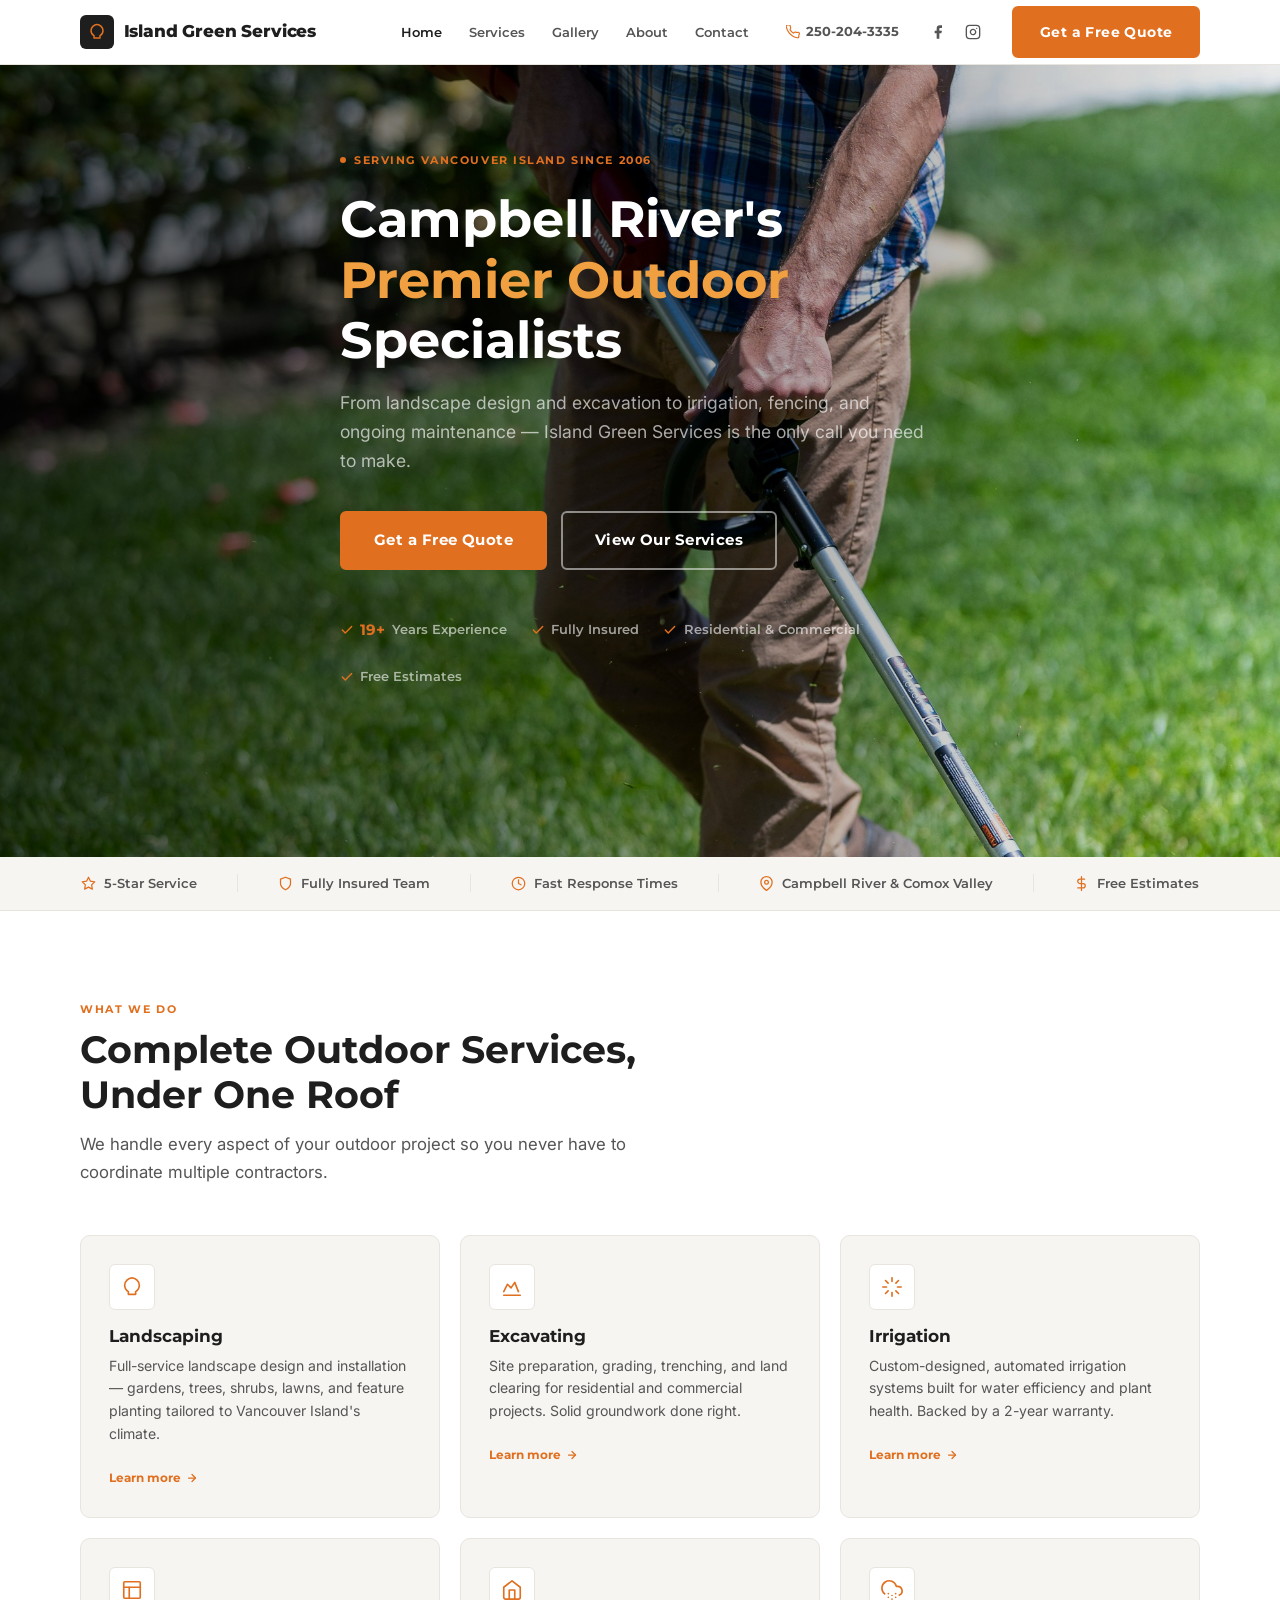
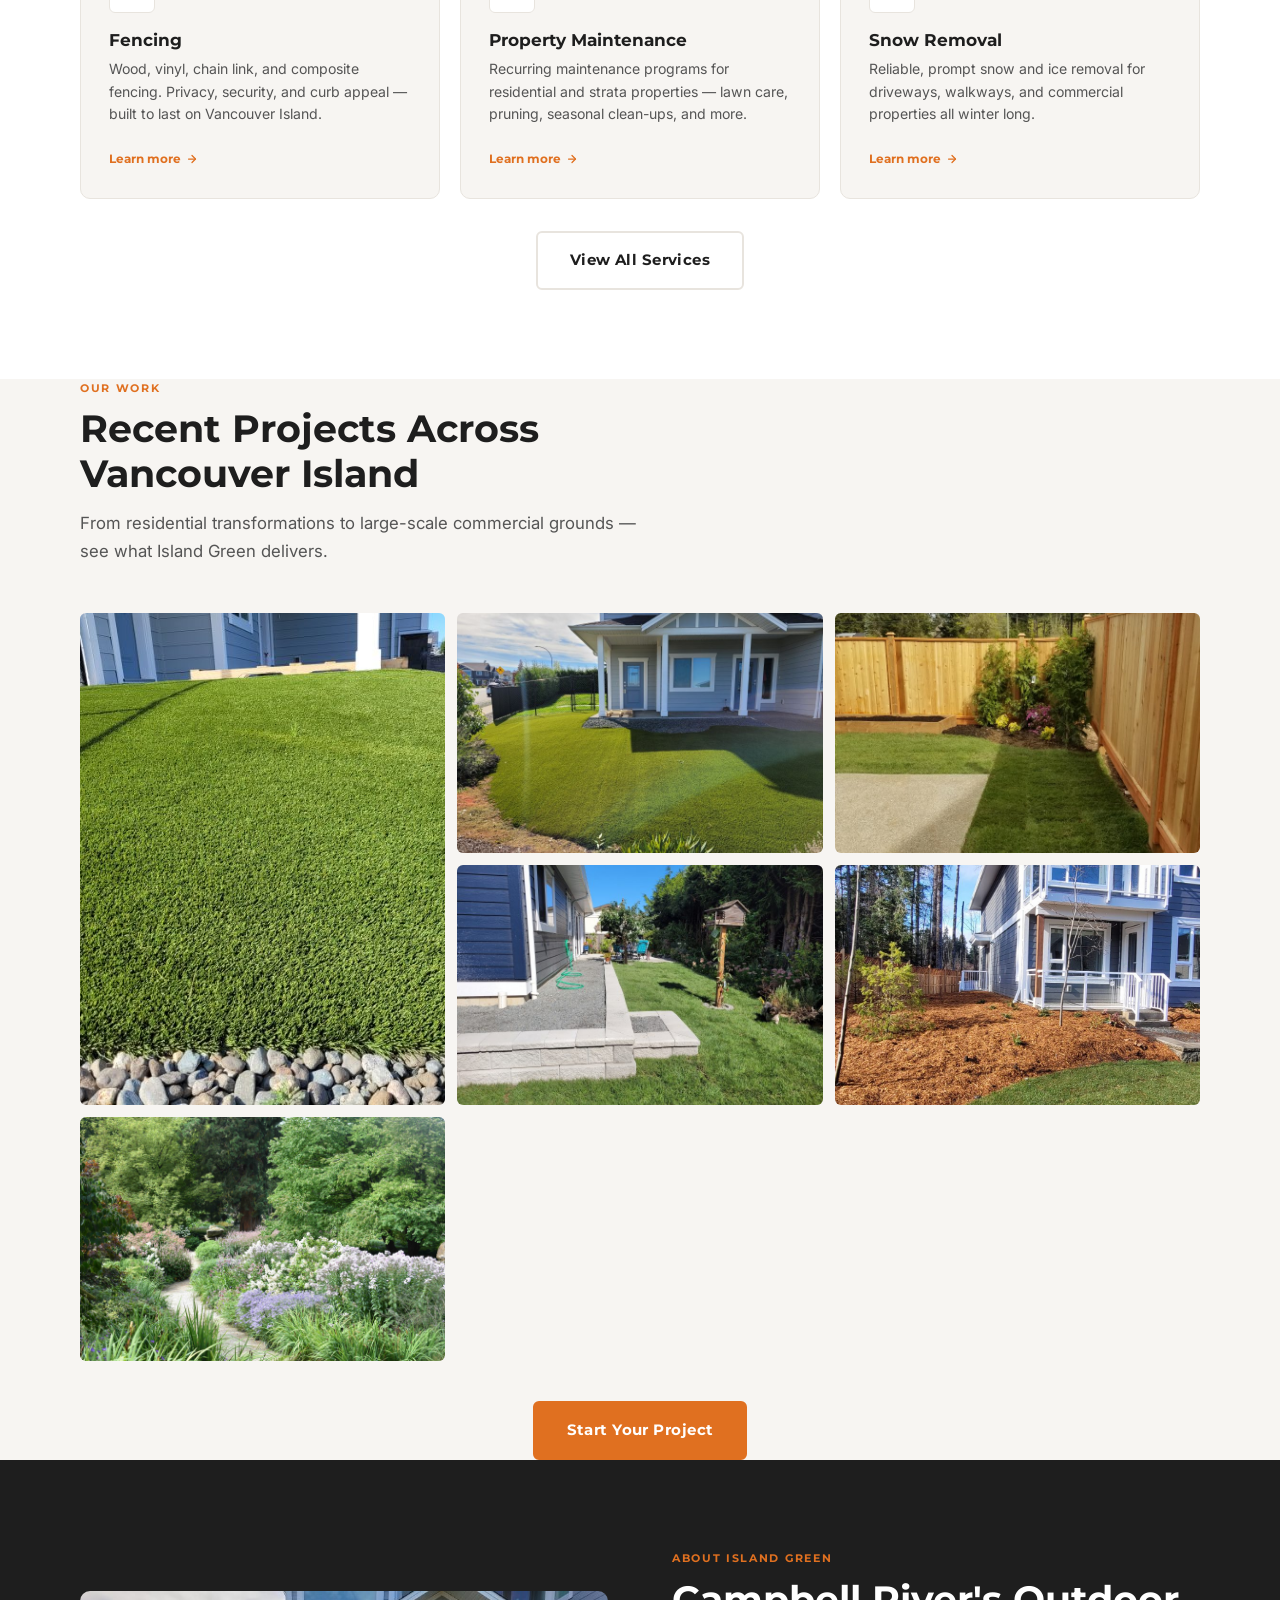
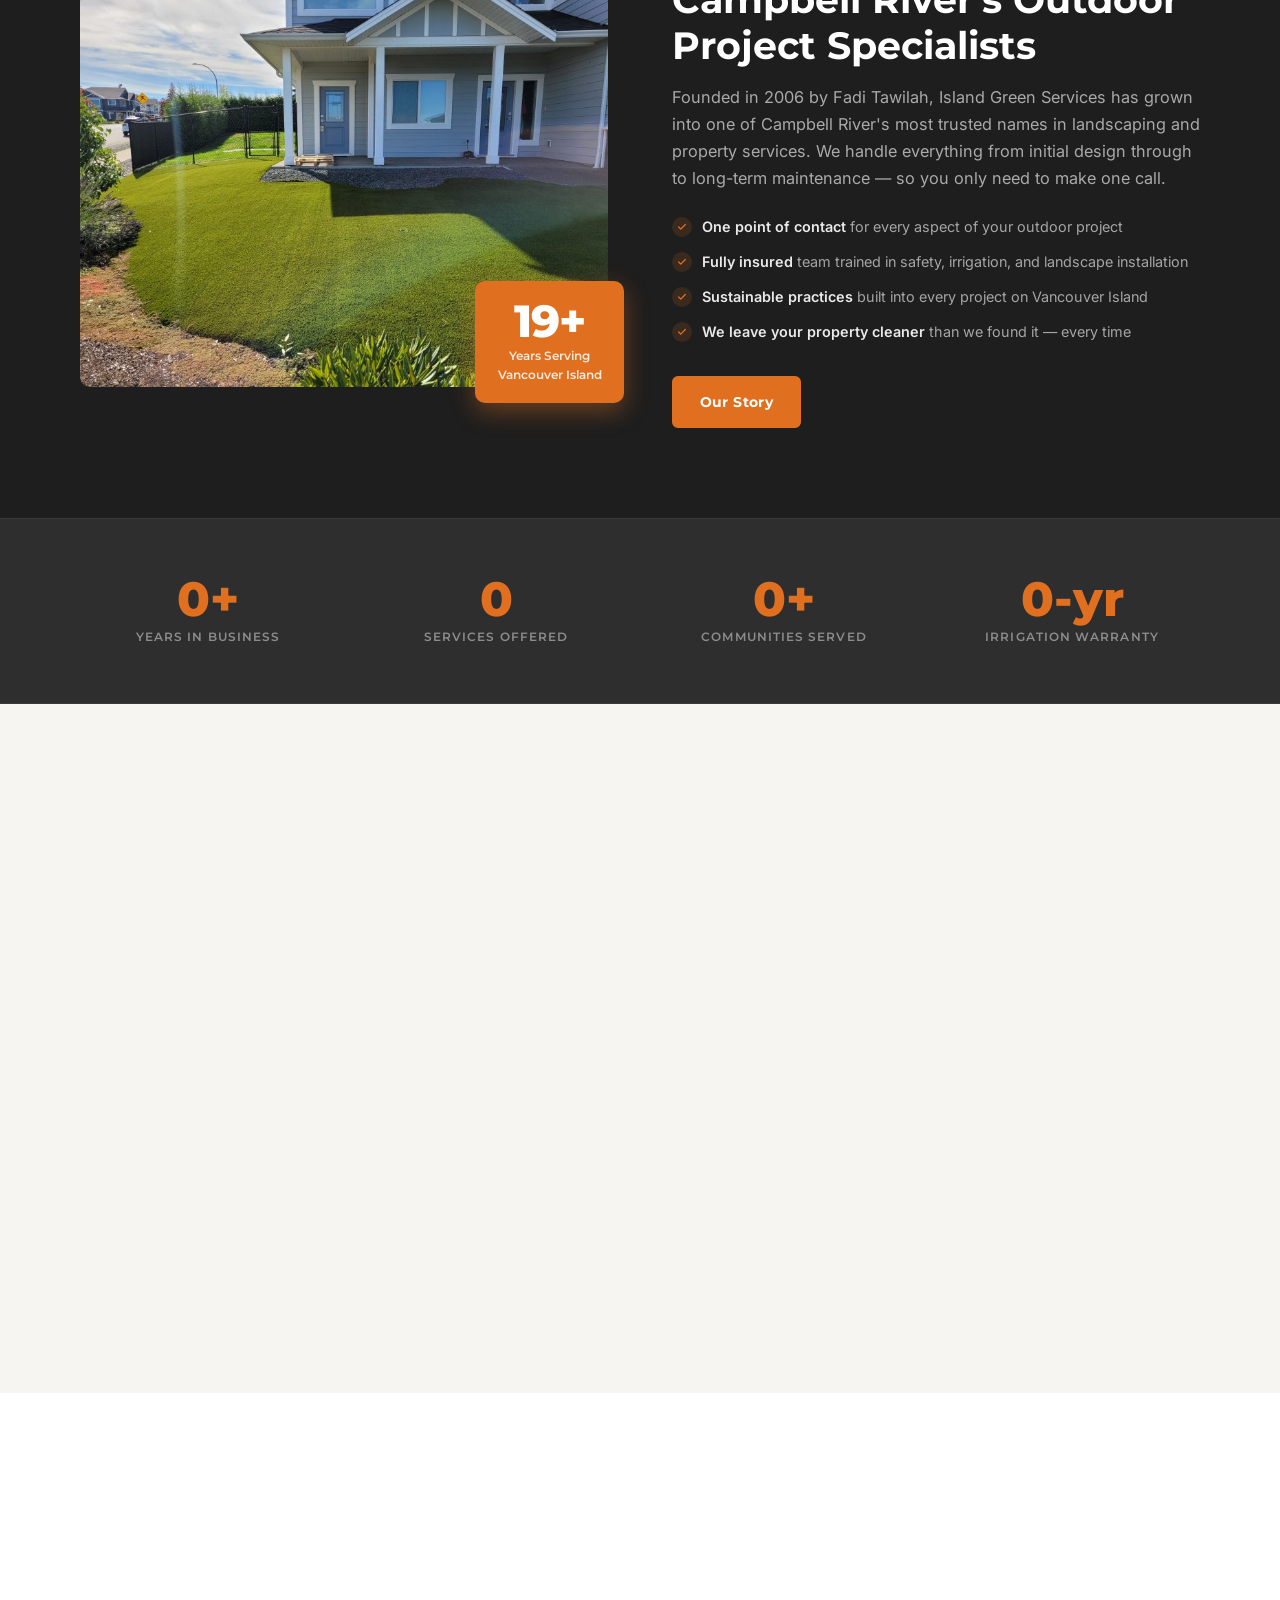
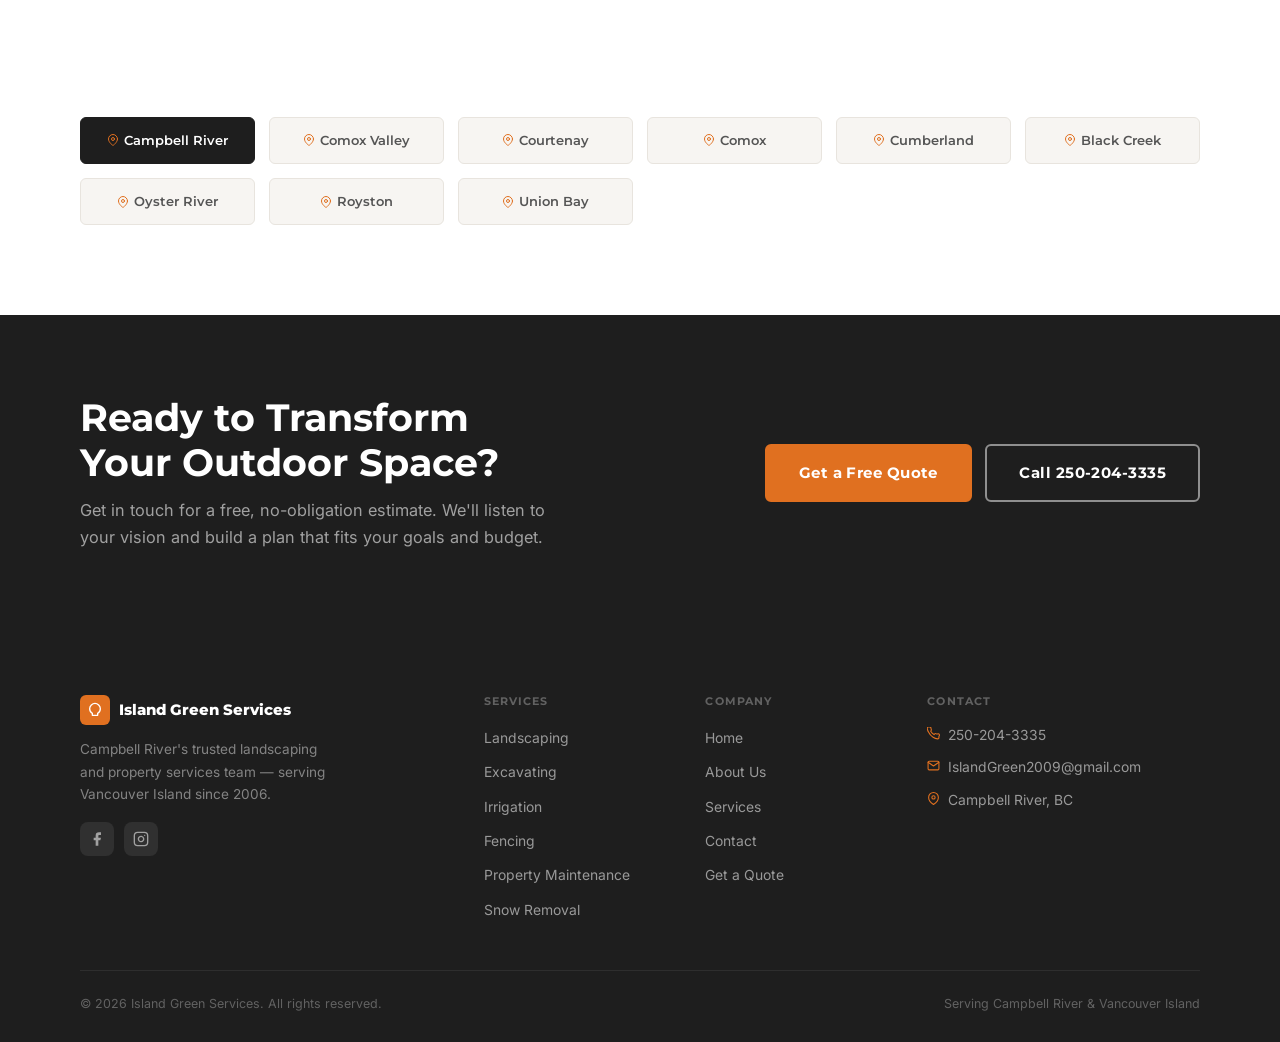
==== commit 680aee1e: "Add files via upload" ====
--- a/index.html
+++ b/index.html
@@ -31,6 +31,7 @@
     <ul class="nav-links">
       <li><a href="index.html" class="active">Home</a></li>
       <li><a href="services.html">Services</a></li>
+      <li><a href="gallery.html">Gallery</a></li>
       <li><a href="about.html">About</a></li>
       <li><a href="contact.html">Contact</a></li>
     </ul>
@@ -57,6 +58,7 @@
   </button>
   <a href="index.html">Home</a>
   <a href="services.html">Services</a>
+  <a href="gallery.html">Gallery</a>
   <a href="about.html">About</a>
   <a href="contact.html">Contact</a>
   <a href="tel:2502043335" class="btn btn-outline-light" style="margin-top:1.5rem;">Call 250-204-3335</a>
@@ -65,7 +67,7 @@
 
 <!-- HERO -->
 <section class="hero">
-  <div class="hero-bg"></div>
+  <div class="hero-bg" style="background-image:url('Images/Maintenance1.jpg');"></div>
   <div class="hero-overlay"></div>
   <div class="container hero-content">
     <div class="hero-eyebrow"><span class="dot"></span>Serving Vancouver Island Since 2006</div>
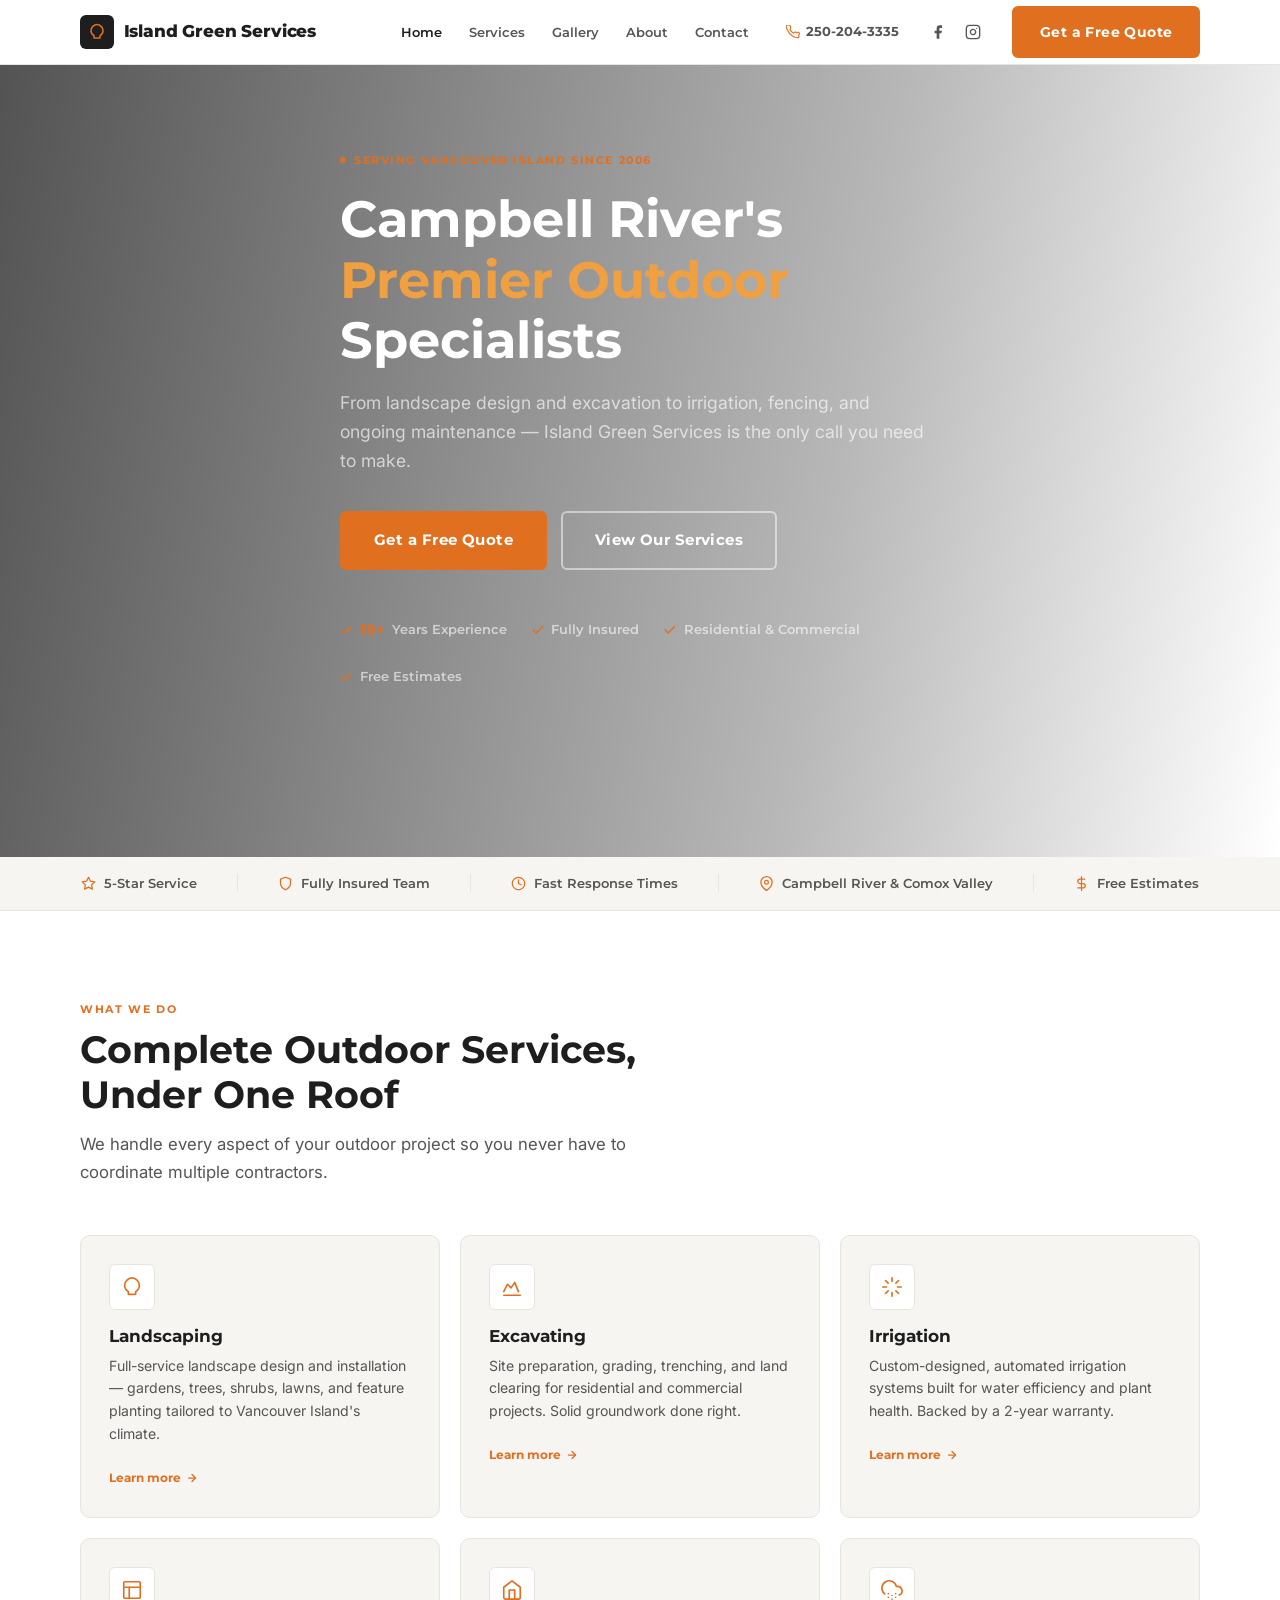
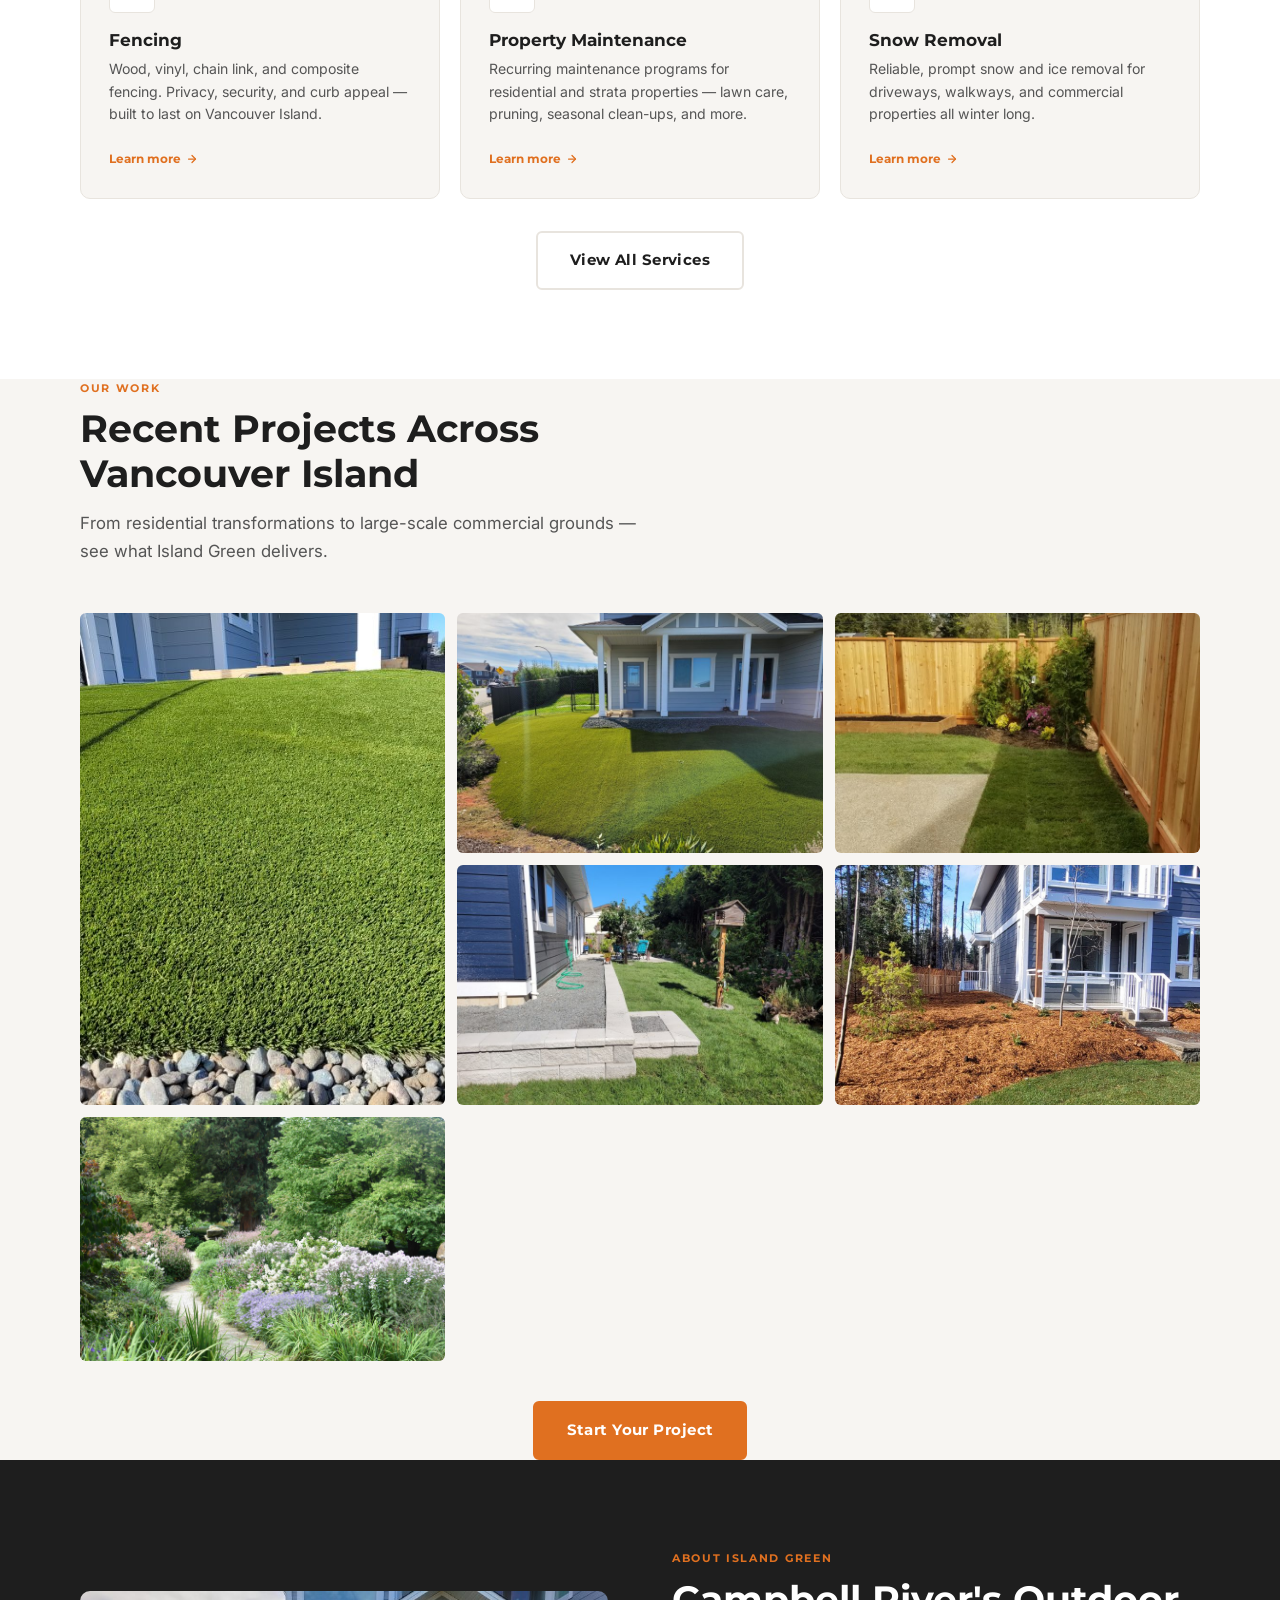
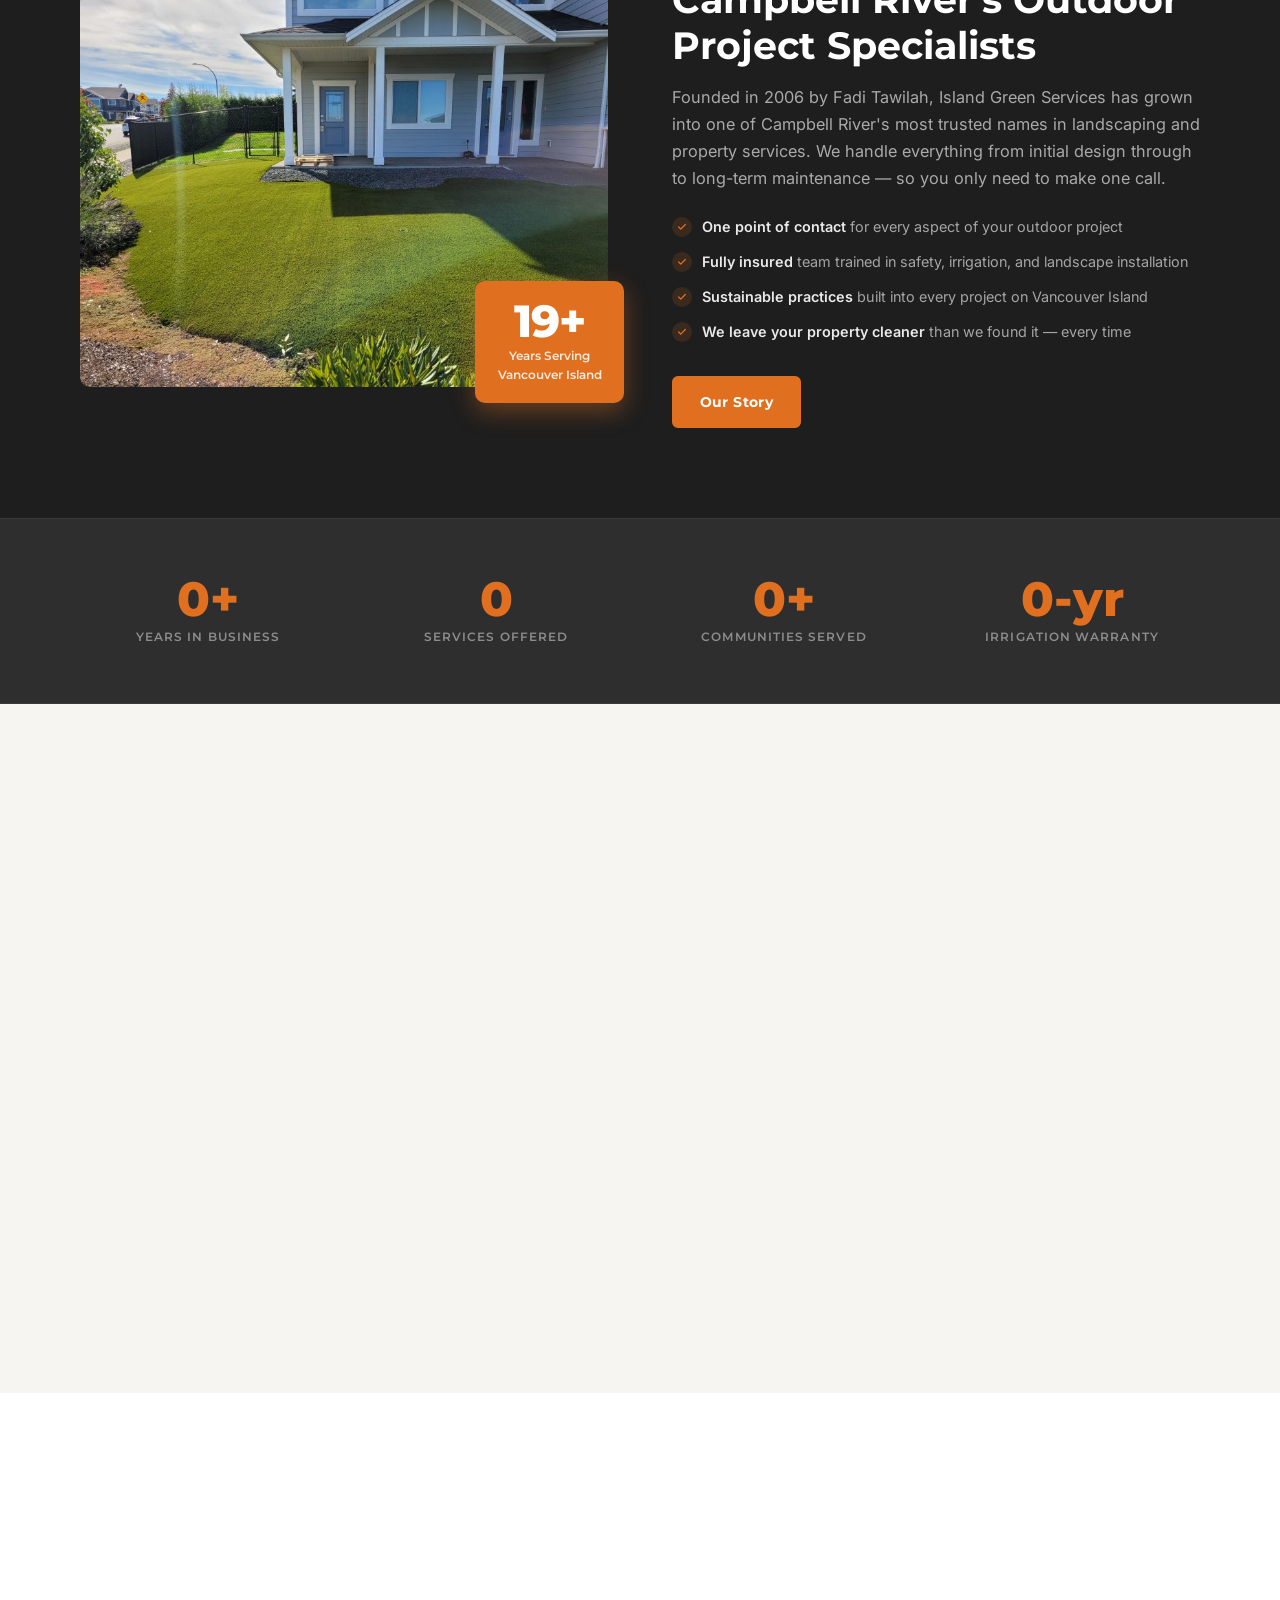
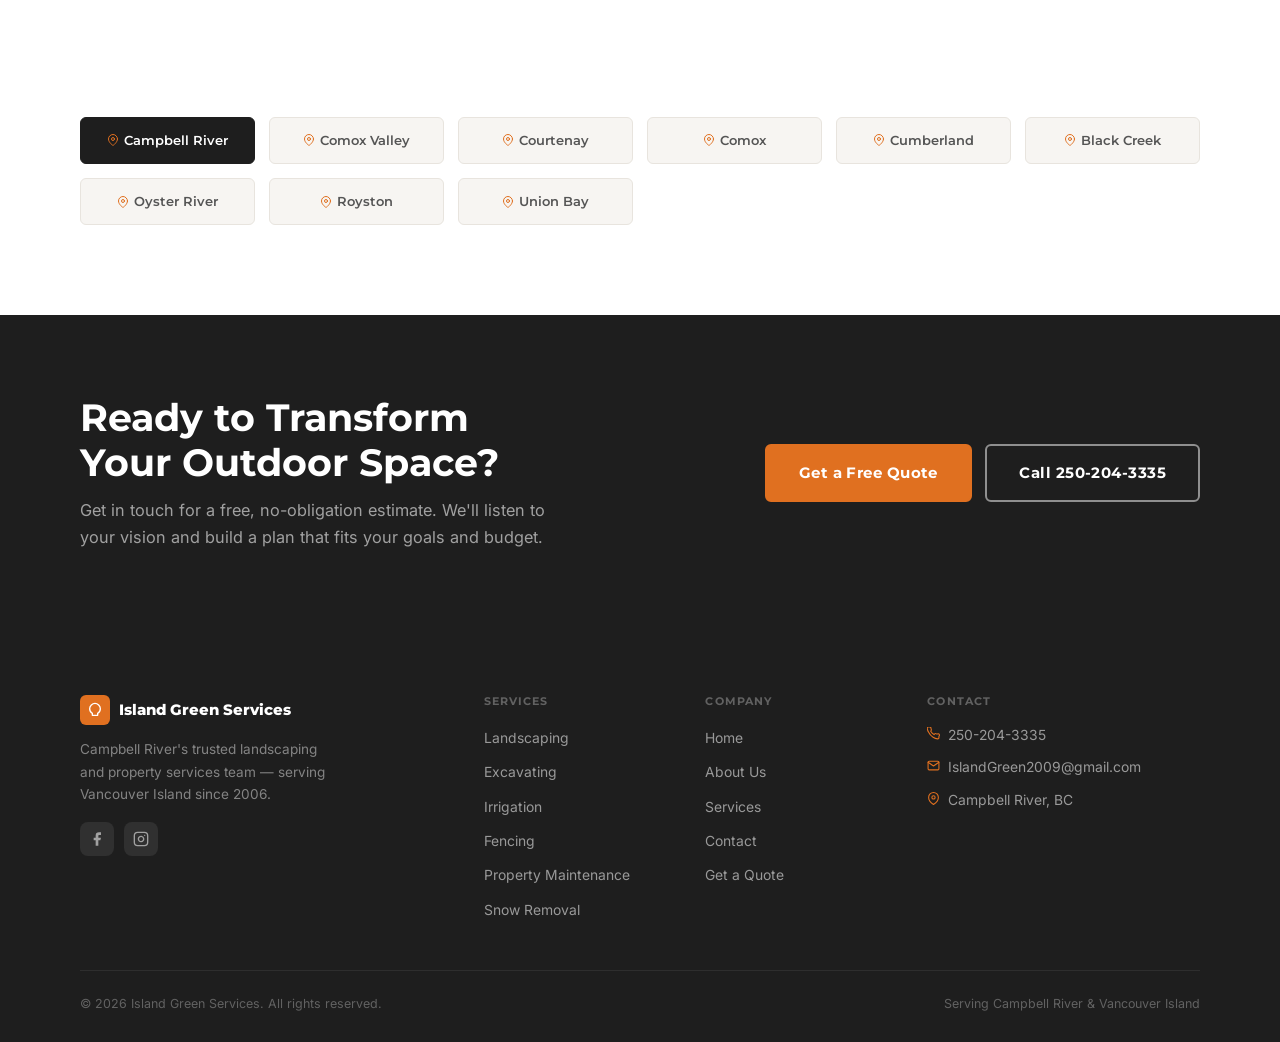
==== commit def5834e: "Add files via upload" ====
--- a/index.html
+++ b/index.html
@@ -67,7 +67,7 @@
 
 <!-- HERO -->
 <section class="hero">
-  <div class="hero-bg" style="background-image:url('Images/Maintenance1.jpg');"></div>
+  <div class="hero-bg" style="background-image:url('Images/Hero.jpg');"></div>
   <div class="hero-overlay"></div>
   <div class="container hero-content">
     <div class="hero-eyebrow"><span class="dot"></span>Serving Vancouver Island Since 2006</div>
